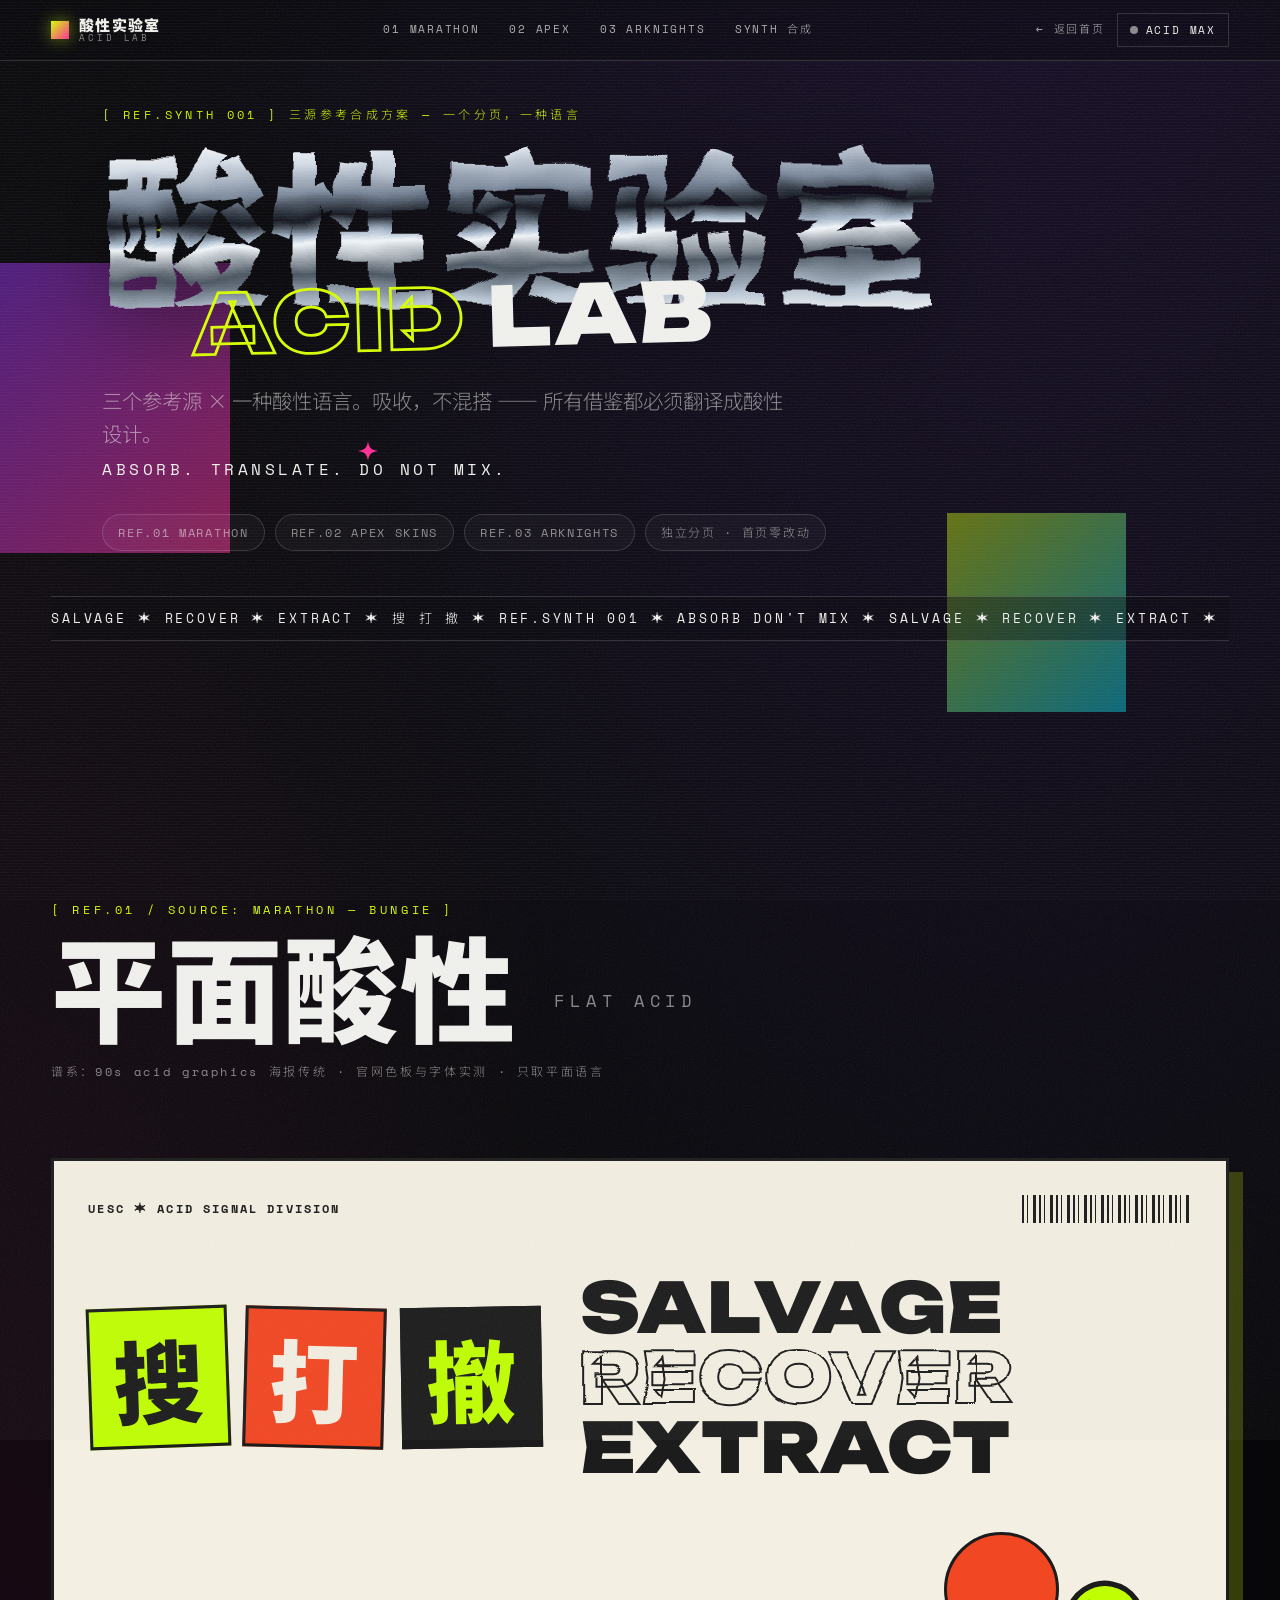
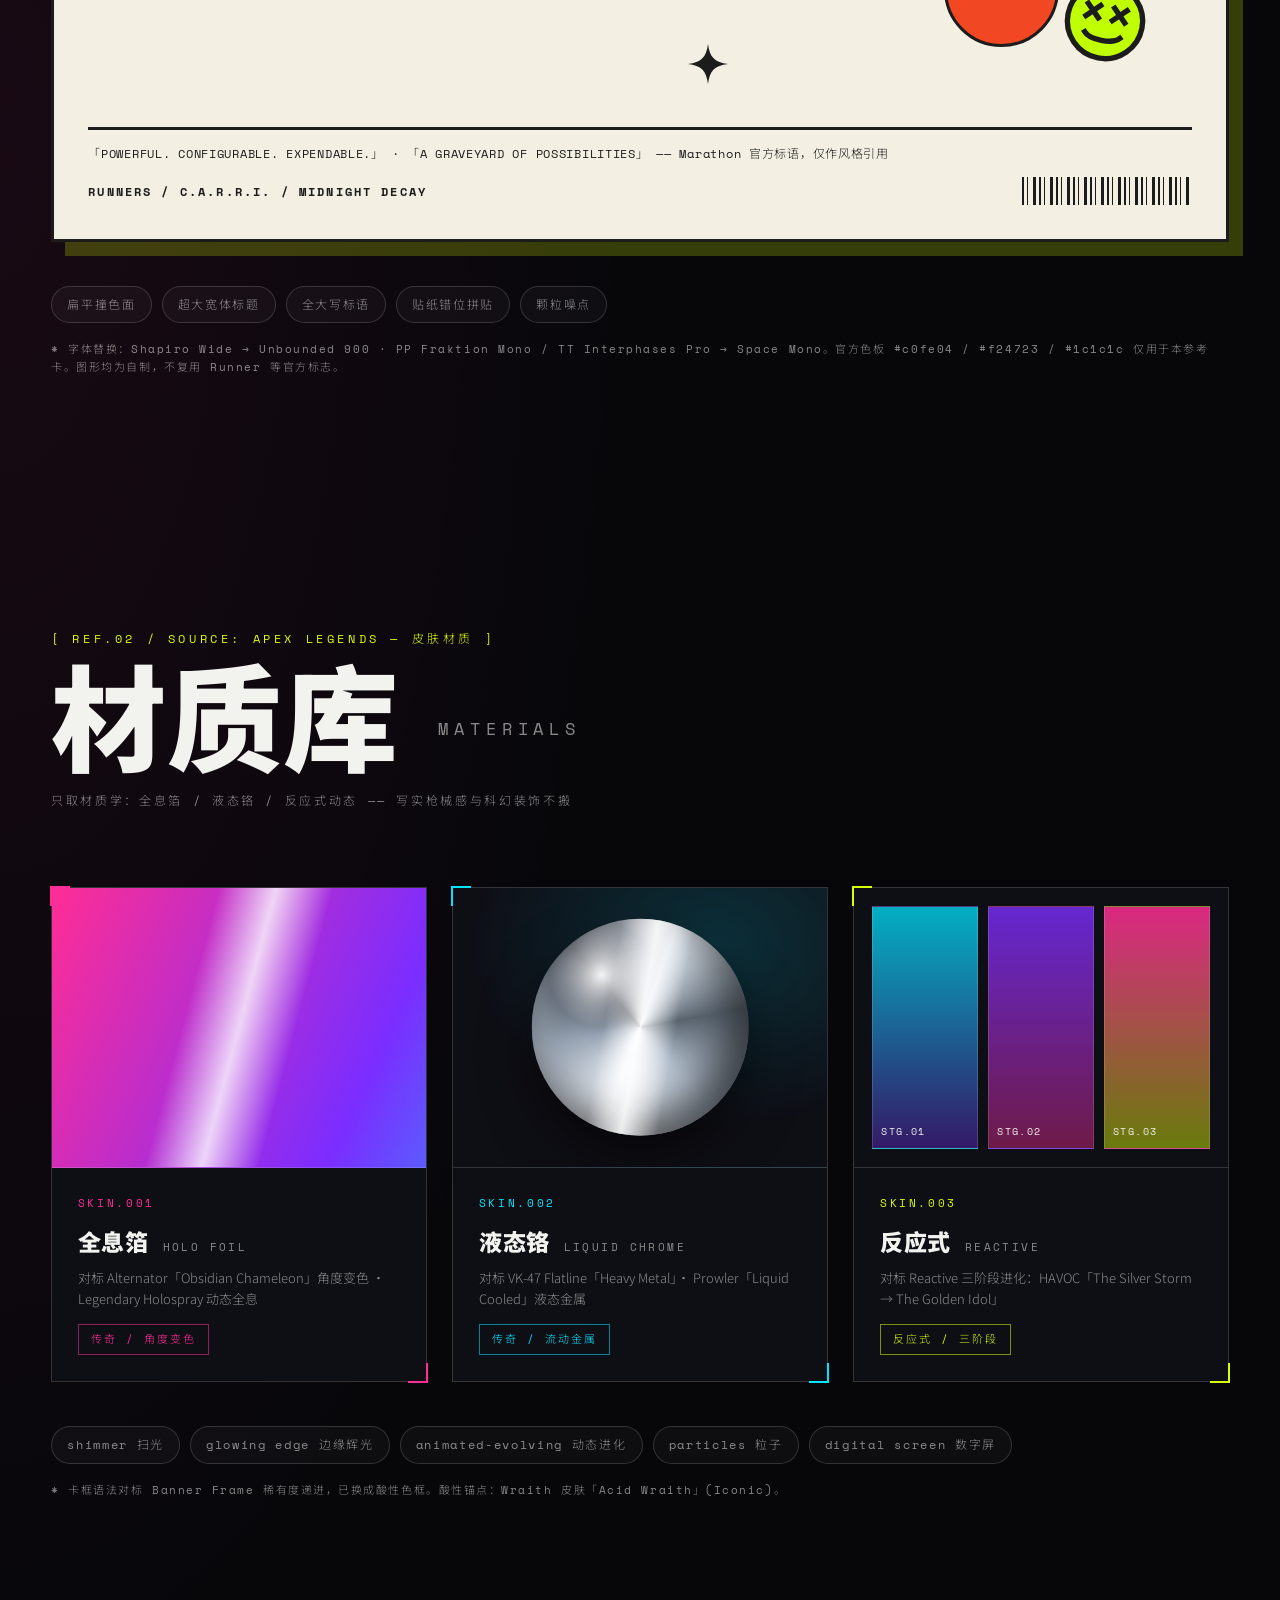
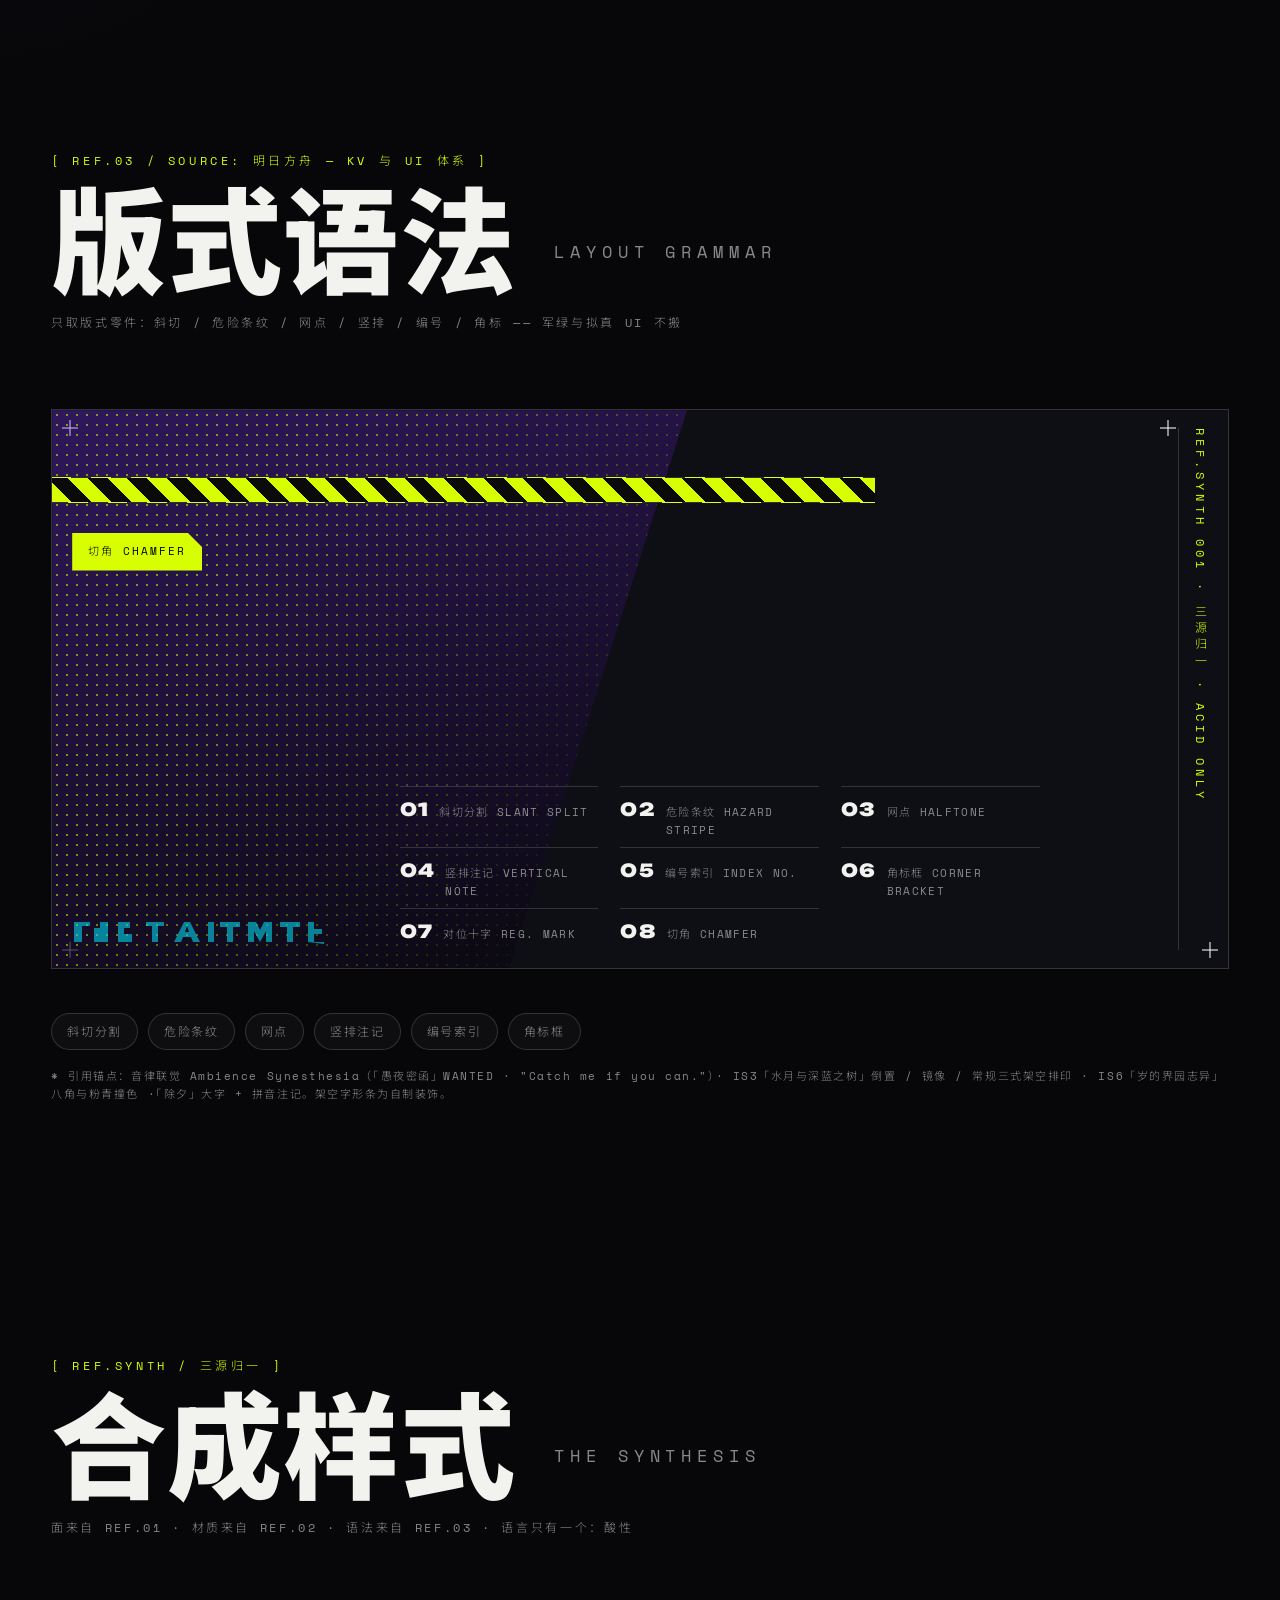
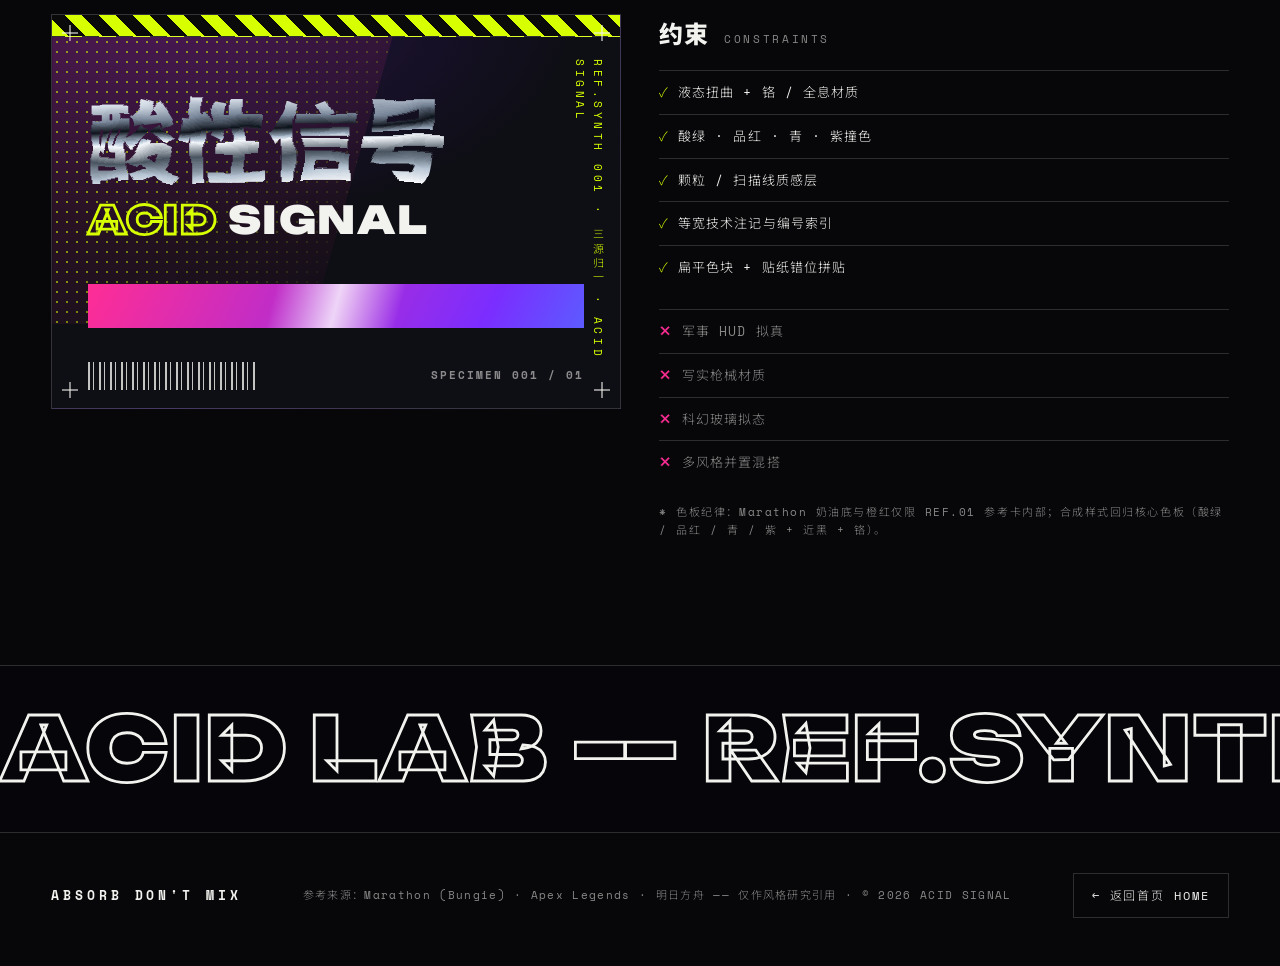
==== lab.html @ c0ab8558 "feat(lab): 三源参考合成方案独立分页 REF.SYNTH 001 - 新增 lab.html + lab.css：REF.01 Marathon 平面酸性 / REF.02 Apex 皮肤材" ====
<!DOCTYPE html>
<html lang="zh-CN">
<head>
<meta charset="UTF-8">
<meta name="viewport" content="width=device-width, initial-scale=1">
<title>ACID LAB · 三源参考合成方案 — 酸性信号</title>
<meta name="description" content="酸性实验室 REF.SYNTH 001 —— Marathon 平面、Apex 皮肤材质、明日方舟版式语法，全部翻译成一种酸性语言。独立分页，不影响首页。">
<link rel="preconnect" href="https://fonts.googleapis.com">
<link rel="preconnect" href="https://fonts.gstatic.com" crossorigin>
<link href="https://fonts.googleapis.com/css2?family=Unbounded:wght@400;700;900&family=Space+Mono:ital,wght@0,400;0,700;1,400&family=Noto+Sans+SC:wght@300;500;900&display=swap" rel="stylesheet">
<link rel="stylesheet" href="style.css">
<link rel="stylesheet" href="lab.css">
<noscript><style>[data-reveal]{opacity:1 !important;transform:none !important}</style></noscript>
<link rel="icon" href="data:image/svg+xml,%3Csvg xmlns='http://www.w3.org/2000/svg' viewBox='0 0 100 100'%3E%3Ctext y='.9em' font-size='90'%3E%E2%9C%A6%3C/text%3E%3C/svg%3E">
</head>
<body class="lab-page">

  <!-- 全局特效层（与首页一致） -->
  <div class="grain" aria-hidden="true"></div>
  <div class="scanlines" aria-hidden="true"></div>
  <div class="progress" aria-hidden="true"><i id="progressBar"></i></div>
  <div class="cursor-dot" aria-hidden="true"></div>
  <div class="cursor-blob" aria-hidden="true"></div>
  <div class="toast" id="toast" role="status" aria-live="polite"></div>

  <!-- SVG 滤镜与符号 -->
  <svg class="defs" aria-hidden="true" focusable="false">
    <defs>
      <filter id="fx-liquid" x="-15%" y="-15%" width="130%" height="130%">
        <feTurbulence id="turbA" type="fractalNoise" baseFrequency="0.012 0.026" numOctaves="2" seed="7" result="n"/>
        <feDisplacementMap id="dispA" in="SourceGraphic" in2="n" scale="14" xChannelSelector="R" yChannelSelector="G"/>
      </filter>
      <filter id="fx-soft" x="-20%" y="-20%" width="140%" height="140%">
        <feTurbulence id="turbB" type="fractalNoise" baseFrequency="0.009 0.018" numOctaves="2" seed="21" result="n"/>
        <feDisplacementMap id="dispB" in="SourceGraphic" in2="n" scale="8" xChannelSelector="R" yChannelSelector="G"/>
      </filter>
      <symbol id="sparkle" viewBox="0 0 24 24">
        <path d="M12 0c1 8 4 11 12 12-8 1-11 4-12 12-1-8-4-11-12-12C8 11 11 8 12 0Z"/>
      </symbol>
    </defs>
  </svg>

  <!-- 导航 -->
  <header class="nav lab-nav">
    <a class="brand" href="index.html">
      <span class="brand-mark" aria-hidden="true"></span>
      <span class="brand-name">酸性实验室<em>ACID LAB</em></span>
    </a>
    <nav class="nav-links" aria-label="实验页导航">
      <a href="#ref01">01 MARATHON</a>
      <a href="#ref02">02 APEX</a>
      <a href="#ref03">03 ARKNIGHTS</a>
      <a href="#synth">SYNTH 合成</a>
    </nav>
    <div class="nav-act">
      <a class="lab-back" href="index.html">← 返回首页</a>
      <button class="acid-toggle" id="acidToggle" type="button" aria-pressed="false">
        <span class="dot" aria-hidden="true"></span>ACID MAX
      </button>
    </div>
  </header>

  <main>

    <!-- HERO -->
    <section class="lab-hero" id="top">
      <div class="lab-deco" aria-hidden="true">
        <div class="blob blob-a"></div>
        <div class="blob blob-b"></div>
        <svg class="star star-1"><use href="#sparkle"/></svg>
        <svg class="star star-3"><use href="#sparkle"/></svg>
      </div>

      <div class="hero-body">
        <p class="hero-eyebrow" data-reveal>[ REF.SYNTH 001 ] 三源参考合成方案 — 一个分页，一种语言</p>
        <h1 class="hero-title" data-reveal style="--d:1">
          <span class="t-cn chrome distort">酸性实验室</span>
          <span class="t-en"><span class="outline">ACID</span> LAB</span>
        </h1>
        <p class="hero-sub" data-reveal style="--d:2">
          三个参考源 × 一种酸性语言。吸收，不混搭 —— 所有借鉴都必须翻译成酸性设计。<br>
          <span class="en" data-wave>ABSORB. TRANSLATE. DO NOT MIX.</span>
        </p>
        <ul class="hero-chips" data-reveal style="--d:3">
          <li>REF.01 MARATHON</li>
          <li>REF.02 APEX SKINS</li>
          <li>REF.03 ARKNIGHTS</li>
          <li>独立分页 · 首页零改动</li>
        </ul>
      </div>

      <div class="ticker">
        <div class="track">
          <span class="chunk">SALVAGE ✶ RECOVER ✶ EXTRACT ✶ 搜 打 撤 ✶ REF.SYNTH 001 ✶ ABSORB DON'T MIX ✶&nbsp;</span>
          <span class="chunk">SALVAGE ✶ RECOVER ✶ EXTRACT ✶ 搜 打 撤 ✶ REF.SYNTH 001 ✶ ABSORB DON'T MIX ✶&nbsp;</span>
        </div>
      </div>
    </section>

    <!-- REF.01 MARATHON -->
    <section class="lab-sec ref-mara" id="ref01">
      <header class="sec-head" data-reveal>
        <p class="sec-idx">[ REF.01 / SOURCE: MARATHON — BUNGIE ]</p>
        <h2 class="sec-title"><span class="glitch" data-text="平面酸性">平面酸性</span> <em>FLAT ACID</em></h2>
        <p class="sec-en">谱系：90s acid graphics 海报传统 · 官网色板与字体实测 · 只取平面语言</p>
      </header>

      <div class="mara-poster" data-reveal>
        <div class="mp-top">
          <span class="mp-tag">UESC ✶ ACID SIGNAL DIVISION</span>
          <span class="mp-barcode" aria-hidden="true"></span>
        </div>
        <div class="mp-body">
          <div class="mp-cn" aria-label="搜打撤">
            <span class="mp-block b-green">搜</span>
            <span class="mp-block b-red">打</span>
            <span class="mp-block b-dark">撤</span>
          </div>
          <div class="mp-en">
            <span class="mp-word w-fill">SALVAGE</span>
            <span class="mp-word w-outline distort-soft">RECOVER</span>
            <span class="mp-word w-fill">EXTRACT</span>
          </div>
          <div class="mp-shapes" aria-hidden="true">
            <span class="mp-circle"></span>
            <svg class="mp-star"><use href="#sparkle"/></svg>
            <span class="mp-sticker">
              <svg viewBox="0 0 48 48">
                <circle cx="24" cy="24" r="21"/>
                <path class="face" d="M13 16l7 7m0-7l-7 7M28 16l7 7m0-7l-7 7M14 32c3.5 4 16.5 4 20 0"/>
              </svg>
            </span>
          </div>
        </div>
        <p class="mp-quotes">「POWERFUL. CONFIGURABLE. EXPENDABLE.」 · 「A GRAVEYARD OF POSSIBILITIES」 —— Marathon 官方标语，仅作风格引用</p>
        <div class="mp-foot">
          <span class="mp-tag">RUNNERS / C.A.R.R.I. / MIDNIGHT DECAY</span>
          <span class="mp-barcode" aria-hidden="true"></span>
        </div>
      </div>

      <ul class="hero-chips" data-reveal>
        <li>扁平撞色面</li>
        <li>超大宽体标题</li>
        <li>全大写标语</li>
        <li>贴纸错位拼贴</li>
        <li>颗粒噪点</li>
      </ul>
      <p class="lineup-note" data-reveal>* 字体替换：Shapiro Wide → Unbounded 900 · PP Fraktion Mono / TT Interphases Pro → Space Mono。官方色板 #c0fe04 / #f24723 / #1c1c1c 仅用于本参考卡。图形均为自制，不复用 Runner 等官方标志。</p>
    </section>

    <!-- REF.02 APEX SKINS -->
    <section class="lab-sec ref-apex" id="ref02">
      <header class="sec-head" data-reveal>
        <p class="sec-idx">[ REF.02 / SOURCE: APEX LEGENDS — 皮肤材质 ]</p>
        <h2 class="sec-title"><span class="glitch" data-text="材质库">材质库</span> <em>MATERIALS</em></h2>
        <p class="sec-en">只取材质学：全息箔 / 液态铬 / 反应式动态 —— 写实枪械感与科幻装饰不搬</p>
      </header>

      <div class="mat-grid">
        <article class="mat-card tilt" data-reveal>
          <div class="mat-art art-holo-foil" aria-hidden="true"><i class="sheen"></i></div>
          <div class="mat-meta">
            <span class="mat-idx">SKIN.001</span>
            <h3 class="mat-name">全息箔 <em>HOLO FOIL</em></h3>
            <p class="mat-cite">对标 Alternator「Obsidian Chameleon」角度变色 · Legendary Holospray 动态全息</p>
            <span class="mat-tag">传奇 / 角度变色</span>
          </div>
        </article>

        <article class="mat-card tilt" data-reveal style="--d:1">
          <div class="mat-art art-liquid-chrome" aria-hidden="true">
            <div class="chrome-orb"><i class="shine"></i></div>
          </div>
          <div class="mat-meta">
            <span class="mat-idx">SKIN.002</span>
            <h3 class="mat-name">液态铬 <em>LIQUID CHROME</em></h3>
            <p class="mat-cite">对标 VK-47 Flatline「Heavy Metal」· Prowler「Liquid Cooled」液态金属</p>
            <span class="mat-tag">传奇 / 流动金属</span>
          </div>
        </article>

        <article class="mat-card tilt" data-reveal style="--d:2">
          <div class="mat-art art-reactive" aria-hidden="true">
            <span class="stage st-1"><i>STG.01</i></span>
            <span class="stage st-2"><i>STG.02</i></span>
            <span class="stage st-3"><i>STG.03</i></span>
            <i class="shimmer"></i>
          </div>
          <div class="mat-meta">
            <span class="mat-idx">SKIN.003</span>
            <h3 class="mat-name">反应式 <em>REACTIVE</em></h3>
            <p class="mat-cite">对标 Reactive 三阶段进化：HAVOC「The Silver Storm → The Golden Idol」</p>
            <span class="mat-tag">反应式 / 三阶段</span>
          </div>
        </article>
      </div>

      <ul class="hero-chips" data-reveal>
        <li>shimmer 扫光</li>
        <li>glowing edge 边缘辉光</li>
        <li>animated-evolving 动态进化</li>
        <li>particles 粒子</li>
        <li>digital screen 数字屏</li>
      </ul>
      <p class="lineup-note" data-reveal>* 卡框语法对标 Banner Frame 稀有度递进，已换成酸性色框。酸性锚点：Wraith 皮肤「Acid Wraith」(Iconic)。</p>
    </section>

    <!-- REF.03 ARKNIGHTS -->
    <section class="lab-sec ref-ark" id="ref03">
      <header class="sec-head" data-reveal>
        <p class="sec-idx">[ REF.03 / SOURCE: 明日方舟 — KV 与 UI 体系 ]</p>
        <h2 class="sec-title"><span class="glitch" data-text="版式语法">版式语法</span> <em>LAYOUT GRAMMAR</em></h2>
        <p class="sec-en">只取版式零件：斜切 / 危险条纹 / 网点 / 竖排 / 编号 / 角标 —— 军绿与拟真 UI 不搬</p>
      </header>

      <div class="gram-board" data-reveal>
        <span class="gb-cross c-tl" aria-hidden="true"></span>
        <span class="gb-cross c-tr" aria-hidden="true"></span>
        <span class="gb-cross c-bl" aria-hidden="true"></span>
        <span class="gb-cross c-br" aria-hidden="true"></span>
        <div class="gb-slant"><div class="gb-halftone"></div></div>
        <div class="gb-hazard" aria-hidden="true"></div>
        <p class="gb-note">REF.SYNTH 001 · 三源归一 · ACID ONLY</p>
        <div class="gb-chamfer">切角 CHAMFER</div>
        <ol class="gb-index">
          <li><span>01</span>斜切分割 SLANT SPLIT</li>
          <li><span>02</span>危险条纹 HAZARD STRIPE</li>
          <li><span>03</span>网点 HALFTONE</li>
          <li><span>04</span>竖排注记 VERTICAL NOTE</li>
          <li><span>05</span>编号索引 INDEX NO.</li>
          <li><span>06</span>角标框 CORNER BRACKET</li>
          <li><span>07</span>对位十字 REG. MARK</li>
          <li><span>08</span>切角 CHAMFER</li>
        </ol>
        <div class="gb-glyphs" aria-hidden="true">
          <svg viewBox="0 0 264 24">
            <g class="gl">
              <path d="M2 2h16v4h-8v16H2zM22 22V8h6V2h8v20zM46 2h12v6h-6v6h8v8H46z"/>
              <path d="M74 2h18v4h-6v16h-6V6h-6zM102 22L112 2h6l10 20h-7l-2-5h-8l-2 5zm11-10h4l-2-6z"/>
              <path d="M136 2h6v20h-6zM148 2h20v5h-7v15h-6V7h-7zM176 2h8l4 8 4-8h8v20h-6V11l-6 11-6-11v11h-6z"/>
              <path d="M208 2h20v5h-7v15h-6V7h-7zM236 22V2h6v7h8v5h-8v8h10v2z"/>
            </g>
          </svg>
        </div>
      </div>

      <ul class="hero-chips" data-reveal>
        <li>斜切分割</li>
        <li>危险条纹</li>
        <li>网点</li>
        <li>竖排注记</li>
        <li>编号索引</li>
        <li>角标框</li>
      </ul>
      <p class="lineup-note" data-reveal>* 引用锚点：音律联觉 Ambience Synesthesia（「愚夜密函」WANTED · "Catch me if you can."）· IS3「水月与深蓝之树」倒置 / 镜像 / 常规三式架空排印 · IS6「岁的界园志异」八角与粉青撞色 ·「除夕」大字 + 拼音注记。架空字形条为自制装饰。</p>
    </section>

    <!-- SYNTHESIS -->
    <section class="lab-sec ref-synth" id="synth">
      <header class="sec-head" data-reveal>
        <p class="sec-idx">[ REF.SYNTH / 三源归一 ]</p>
        <h2 class="sec-title"><span class="glitch" data-text="合成样式">合成样式</span> <em>THE SYNTHESIS</em></h2>
        <p class="sec-en">面来自 REF.01 · 材质来自 REF.02 · 语法来自 REF.03 · 语言只有一个：酸性</p>
      </header>

      <div class="synth-wrap">
        <div class="synth-card" data-reveal>
          <div class="sy-hazard" aria-hidden="true"></div>
          <span class="gb-cross c-tl" aria-hidden="true"></span>
          <span class="gb-cross c-tr" aria-hidden="true"></span>
          <span class="gb-cross c-bl" aria-hidden="true"></span>
          <span class="gb-cross c-br" aria-hidden="true"></span>
          <p class="sy-vnote">REF.SYNTH 001 · 三源归一 · ACID SIGNAL</p>
          <div class="sy-slash" aria-hidden="true"><div class="gb-halftone"></div></div>
          <div class="sy-main">
            <h3 class="sy-title"><span class="chrome distort">酸性信号</span></h3>
            <p class="sy-en"><span class="outline">ACID</span> SIGNAL</p>
            <div class="sy-strip" aria-hidden="true"><i class="sheen"></i></div>
          </div>
          <div class="sy-foot">
            <span class="mp-barcode" aria-hidden="true"></span>
            <span class="mp-tag">SPECIMEN 001 / 01</span>
          </div>
        </div>

        <div class="synth-rules" data-reveal style="--d:1">
          <h3 class="rules-title">约束 <em>CONSTRAINTS</em></h3>
          <ul class="rules-in">
            <li>✓ 液态扭曲 + 铬 / 全息材质</li>
            <li>✓ 酸绿 · 品红 · 青 · 紫撞色</li>
            <li>✓ 颗粒 / 扫描线质感层</li>
            <li>✓ 等宽技术注记与编号索引</li>
            <li>✓ 扁平色块 + 贴纸错位拼贴</li>
          </ul>
          <ul class="rules-out">
            <li>✕ 军事 HUD 拟真</li>
            <li>✕ 写实枪械材质</li>
            <li>✕ 科幻玻璃拟态</li>
            <li>✕ 多风格并置混搭</li>
          </ul>
          <p class="lineup-note">* 色板纪律：Marathon 奶油底与橙红仅限 REF.01 参考卡内部；合成样式回归核心色板（酸绿 / 品红 / 青 / 紫 + 近黑 + 铬）。</p>
        </div>
      </div>
    </section>

  </main>

  <!-- FOOTER -->
  <footer class="footer">
    <div class="ticker ticker-xl">
      <div class="track">
        <span class="chunk outline">ACID LAB — REF.SYNTH 001 — 吸收，不混搭 —&nbsp;</span>
        <span class="chunk outline">ACID LAB — REF.SYNTH 001 — 吸收，不混搭 —&nbsp;</span>
      </div>
    </div>
    <div class="footer-meta">
      <p class="footer-credit" data-wave>ABSORB DON'T MIX</p>
      <p class="fine">参考来源：Marathon (Bungie) · Apex Legends · 明日方舟 —— 仅作风格研究引用 · © 2026 ACID SIGNAL</p>
      <a class="to-top" href="index.html">← 返回首页 HOME</a>
    </div>
  </footer>

  <script src="main.js"></script>
</body>
</html>
---- style.css ----
/* ============================================================
   酸性信号 ACID SIGNAL — acid graphics stylesheet
   ============================================================ */

/* ---------- tokens ---------- */
:root {
  --bg: #07070a;
  --bg-2: #0e0e15;
  --ink: #f2f2ef;
  --acid: #d8ff00;
  --pink: #ff2d95;
  --cyan: #00e5ff;
  --violet: #7b2dff;
  --line: rgba(242, 242, 239, 0.16);
  --dim: rgba(242, 242, 239, 0.55);
  --pad: clamp(16px, 4vw, 52px);
  --disp: "Unbounded", "Noto Sans SC", "PingFang SC", "Microsoft YaHei", Arial, sans-serif;
  --mono: "Space Mono", "Cascadia Mono", Consolas, "Noto Sans SC", monospace;
  --cn: "Noto Sans SC", "PingFang SC", "Microsoft YaHei", "Hiragino Sans GB", sans-serif;
  --grain-op: 0.085;
  --marq-dur: 26s;
}
html.acid-max {
  --grain-op: 0.17;
  --marq-dur: 11s;
}

/* ---------- base ---------- */
* { box-sizing: border-box; margin: 0; padding: 0; }

html {
  scroll-behavior: smooth;
  scroll-padding-top: 96px;
  background: var(--bg);
}

body {
  font-family: var(--cn);
  font-weight: 300;
  color: var(--ink);
  background:
    radial-gradient(120% 60% at 80% -10%, rgba(123, 45, 255, 0.14), transparent 60%),
    radial-gradient(90% 50% at 0% 30%, rgba(255, 45, 149, 0.07), transparent 55%),
    var(--bg);
  line-height: 1.6;
  overflow-x: hidden;
  -webkit-font-smoothing: antialiased;
}

::selection { background: var(--acid); color: #050505; }
:focus-visible { outline: 2px solid var(--acid); outline-offset: 3px; }

.defs { position: absolute; width: 0; height: 0; overflow: hidden; }

img, svg { display: block; }

/* ============================================================
   全局特效层 / overlays
   ============================================================ */
.grain {
  position: fixed; inset: -60%;
  width: 220%; height: 220%;
  z-index: 900;
  pointer-events: none;
  opacity: var(--grain-op);
  background-image: url("data:image/svg+xml,%3Csvg xmlns='http://www.w3.org/2000/svg' width='320' height='320'%3E%3Cfilter id='n'%3E%3CfeTurbulence type='fractalNoise' baseFrequency='0.9' numOctaves='2' stitchTiles='stitch'/%3E%3C/filter%3E%3Crect width='320' height='320' filter='url(%23n)'/%3E%3C/svg%3E");
  animation: grain 1.1s steps(5) infinite;
}
@keyframes grain {
  0%   { transform: translate(0, 0); }
  20%  { transform: translate(-2%, 3%); }
  40%  { transform: translate(3%, -2%); }
  60%  { transform: translate(-3%, -3%); }
  80%  { transform: translate(2%, 2%); }
  100% { transform: translate(0, 0); }
}

.scanlines {
  position: fixed; inset: 0;
  z-index: 901;
  pointer-events: none;
  background: repeating-linear-gradient(0deg, rgba(255, 255, 255, 0.028) 0 1px, transparent 1px 3px);
}

.progress {
  position: fixed; top: 0; left: 0; right: 0;
  height: 2px; z-index: 950;
  pointer-events: none;
}
.progress i {
  display: block; height: 100%;
  background: linear-gradient(90deg, var(--acid), var(--pink), var(--cyan));
  transform: scaleX(0);
  transform-origin: 0 50%;
}

/* custom cursor */
.cursor-dot, .cursor-blob {
  position: fixed; top: 0; left: 0;
  z-index: 990;
  pointer-events: none;
  border-radius: 50%;
  mix-blend-mode: difference;
  opacity: 0;
}
body.cursor-on .cursor-dot, body.cursor-on .cursor-blob { opacity: 1; }
.cursor-dot { width: 6px; height: 6px; margin: -3px 0 0 -3px; background: #fff; }
.cursor-blob {
  width: 38px; height: 38px; margin: -19px 0 0 -19px;
  border: 1px solid #fff;
  transition: width 0.25s, height 0.25s, margin 0.25s, background 0.25s;
}
.cursor-blob.grow {
  width: 76px; height: 76px; margin: -38px 0 0 -38px;
  background: rgba(255, 255, 255, 0.14);
}
@media (hover: hover) and (pointer: fine) {
  body.cursor-on, body.cursor-on a, body.cursor-on button { cursor: none; }
}

/* toast */
.toast {
  position: fixed; left: 50%; bottom: 32px;
  transform: translate(-50%, 20px);
  z-index: 960;
  background: var(--bg-2);
  border: 1px solid var(--acid);
  color: var(--ink);
  font-family: var(--mono);
  font-size: 12px;
  letter-spacing: 0.12em;
  padding: 14px 22px;
  opacity: 0;
  pointer-events: none;
  transition: 0.35s;
}
.toast.show { opacity: 1; transform: translate(-50%, 0); }

/* ============================================================
   boot screen
   ============================================================ */
.boot {
  position: fixed; inset: 0;
  z-index: 1000;
  background: var(--bg);
  display: flex; flex-direction: column;
  align-items: center; justify-content: center;
  gap: 28px;
  cursor: pointer;
  transition: transform 0.7s cubic-bezier(0.7, 0, 0.2, 1), opacity 0.5s 0.2s;
}
.boot.done { transform: translateY(-101%); opacity: 0.4; pointer-events: none; }
.boot-blob {
  width: 110px; height: 110px;
  background: linear-gradient(115deg, #ff2d95, #7b2dff, #00e5ff, #d8ff00, #ff2d95);
  background-size: 340% 340%;
  animation: blob 2.6s ease-in-out infinite, holo 3.4s linear infinite;
  box-shadow: 0 0 80px rgba(123, 45, 255, 0.5);
}
.boot-text {
  font-family: var(--mono);
  font-size: 12px;
  letter-spacing: 0.34em;
  color: var(--dim);
}
.boot-dots { animation: blink 0.9s steps(2) infinite; }
@keyframes blink { 50% { opacity: 0.15; } }

/* ============================================================
   shared elements
   ============================================================ */
.chrome {
  background: linear-gradient(178deg,
    #ffffff 0%, #d5dde7 12%, #79879a 28%, #0f141c 40%,
    #a9bacd 49%, #f4f8fc 53%, #48535f 68%, #b6c4d3 84%, #ffffff 100%);
  -webkit-background-clip: text;
  background-clip: text;
  color: transparent;
  -webkit-text-fill-color: transparent;
}
.outline {
  -webkit-text-stroke: clamp(1px, 0.22vw, 3px) var(--ink);
  color: transparent;
  -webkit-text-fill-color: transparent;
}
.hl { color: var(--acid); }

.distort { filter: url(#fx-liquid); }
.distort-soft { filter: url(#fx-soft); }

/* glitch */
.glitch { position: relative; display: inline-block; }
.glitch::before, .glitch::after {
  content: attr(data-text);
  position: absolute; left: 0; top: 0;
  width: 100%;
  pointer-events: none;
  opacity: 0;
}
.glitch::before { color: var(--pink); z-index: 2; }
.glitch::after { color: var(--cyan); z-index: 1; }

.act:hover .glitch::before { opacity: 0.9; animation: gA 0.45s steps(2) infinite; }
.act:hover .glitch::after { opacity: 0.9; animation: gB 0.45s steps(2) infinite; }
.sec-title .glitch::before { animation: gAmb 7s steps(2) infinite; opacity: 0; }
.sec-title .glitch::after { animation: gAmb2 7s steps(2) infinite; opacity: 0; }

@keyframes gA {
  0%   { transform: translate(-3px, 1px);  clip-path: inset(0 0 62% 0); }
  50%  { transform: translate(3px, -2px);  clip-path: inset(55% 0 8% 0); }
  100% { transform: translate(-2px, 2px);  clip-path: inset(24% 0 42% 0); }
}
@keyframes gB {
  0%   { transform: translate(3px, -1px);  clip-path: inset(48% 0 18% 0); }
  50%  { transform: translate(-3px, 2px);  clip-path: inset(4% 0 70% 0); }
  100% { transform: translate(2px, -2px);  clip-path: inset(66% 0 2% 0); }
}
@keyframes gAmb {
  0%, 90%  { transform: translate(0, 0); opacity: 0; }
  91%      { transform: translate(-4px, 1px); clip-path: inset(8% 0 58% 0); opacity: 0.85; }
  94%      { transform: translate(4px, -2px); clip-path: inset(58% 0 6% 0); opacity: 0.85; }
  97%      { transform: translate(-2px, 0);   clip-path: inset(30% 0 34% 0); opacity: 0.85; }
  100%     { transform: translate(0, 0); opacity: 0; }
}
@keyframes gAmb2 {
  0%, 90%  { transform: translate(0, 0); opacity: 0; }
  91%      { transform: translate(4px, -1px); clip-path: inset(40% 0 30% 0); opacity: 0.8; }
  94%      { transform: translate(-4px, 2px); clip-path: inset(2% 0 66% 0); opacity: 0.8; }
  97%      { transform: translate(2px, 0);    clip-path: inset(62% 0 4% 0); opacity: 0.8; }
  100%     { transform: translate(0, 0); opacity: 0; }
}

/* ticker / marquee */
.ticker {
  overflow: hidden;
  border-top: 1px solid var(--line);
  border-bottom: 1px solid var(--line);
  background: rgba(7, 7, 10, 0.4);
  position: relative;
  z-index: 2;
}
.ticker .track {
  display: flex;
  width: max-content;
  animation: marq var(--marq-dur) linear infinite;
  will-change: transform;
}
.ticker .chunk {
  font-family: var(--mono);
  font-size: 13px;
  letter-spacing: 0.22em;
  text-transform: uppercase;
  padding: 0.85em 0;
  white-space: nowrap;
}
.ticker-rev .track { animation-direction: reverse; }
.ticker-xl .chunk {
  font-family: var(--disp);
  font-weight: 900;
  font-size: clamp(34px, 7vw, 88px);
  letter-spacing: 0.01em;
  text-transform: none;
  padding: 0.14em 0;
}
.ticker-xl .chunk.outline { -webkit-text-stroke-color: var(--ink); }
@keyframes marq { to { transform: translateX(-50%); } }

/* buttons */
.btn {
  display: inline-flex; align-items: center; gap: 0.6em;
  font-family: var(--mono);
  font-size: 13px;
  font-weight: 700;
  letter-spacing: 0.14em;
  text-transform: uppercase;
  text-decoration: none;
  padding: 1em 1.7em;
  border: 1px solid var(--ink);
  background: transparent;
  color: var(--ink);
  cursor: pointer;
  transition: transform 0.3s cubic-bezier(0.2, 0.7, 0.2, 1), background 0.35s, color 0.35s, border-color 0.35s;
}
.btn-solid { background: var(--acid); border-color: var(--acid); color: #050505; }
.btn-solid:hover { background: var(--pink); border-color: var(--pink); color: #fff; }
.btn-ghost:hover { background: var(--ink); color: #050505; }
.btn-big {
  font-family: var(--disp);
  font-size: clamp(18px, 3vw, 34px);
  letter-spacing: 0.02em;
  text-transform: none;
  padding: 0.75em 1.4em;
  background: var(--acid);
  border-color: var(--acid);
  color: #050505;
}
.btn-big:hover { background: var(--pink); border-color: var(--pink); color: #fff; }
.magnetic {
  transform: translate(var(--mx, 0px), var(--my, 0px));
}

/* section headers */
.sec-head { margin-bottom: clamp(40px, 6vw, 80px); }
.sec-idx {
  font-family: var(--mono);
  font-size: 12px;
  letter-spacing: 0.3em;
  color: var(--acid);
  margin-bottom: 16px;
}
.sec-title {
  font-family: var(--disp);
  font-weight: 900;
  font-size: clamp(44px, 9vw, 120px);
  line-height: 0.98;
  letter-spacing: 0.01em;
}
.sec-title em {
  font-family: var(--mono);
  font-style: normal;
  font-weight: 400;
  font-size: 0.15em;
  letter-spacing: 0.34em;
  color: var(--dim);
  vertical-align: middle;
  margin-left: 0.6em;
}
.sec-en {
  font-family: var(--mono);
  font-size: 12px;
  letter-spacing: 0.22em;
  color: var(--dim);
  margin-top: 14px;
}

/* reveal */
[data-reveal] {
  opacity: 0;
  transform: translateY(34px) skewY(1.5deg);
  transition: opacity 0.9s cubic-bezier(0.2, 0.7, 0.2, 1), transform 0.9s cubic-bezier(0.2, 0.7, 0.2, 1);
  transition-delay: calc(var(--d, 0) * 90ms);
}
[data-reveal].in { opacity: 1; transform: none; }

/* wave letters */
.sr-only {
  position: absolute;
  width: 1px; height: 1px;
  padding: 0; margin: -1px;
  overflow: hidden;
  clip: rect(0 0 0 0);
  white-space: nowrap;
  border: 0;
}
.w { display: inline-block; white-space: nowrap; }
.wl { display: inline-block; animation: wave 2.6s ease-in-out infinite; animation-delay: calc(var(--i) * 0.07s); }
@keyframes wave { 0%, 100% { transform: translateY(0); } 50% { transform: translateY(-0.32em); } }

/* shared blobs keyframes */
@keyframes blob {
  0%, 100% { border-radius: 58% 42% 36% 64% / 52% 48% 52% 48%; }
  25%      { border-radius: 40% 60% 62% 38% / 42% 62% 38% 58%; }
  50%      { border-radius: 64% 36% 48% 52% / 62% 38% 62% 38%; }
  75%      { border-radius: 36% 64% 40% 60% / 48% 56% 44% 52%; }
}
@keyframes float { 0%, 100% { transform: translateY(0); } 50% { transform: translateY(-16px); } }
@keyframes holo { 0% { background-position: 0% 50%; } 100% { background-position: 340% 50%; } }
@keyframes spin { to { transform: rotate(360deg); } }
@keyframes twinkle {
  0%, 100% { transform: scale(1) rotate(0deg); opacity: 0.85; }
  50%      { transform: scale(0.55) rotate(45deg); opacity: 0.3; }
}

/* ============================================================
   nav
   ============================================================ */
.nav {
  position: fixed; top: 0; left: 0; right: 0;
  z-index: 800;
  display: flex; align-items: center; justify-content: space-between;
  gap: 16px;
  padding: 13px var(--pad);
  background: rgba(7, 7, 10, 0.55);
  backdrop-filter: blur(14px) saturate(1.2);
  -webkit-backdrop-filter: blur(14px) saturate(1.2);
  border-bottom: 1px solid var(--line);
}
.brand { display: flex; align-items: center; gap: 10px; text-decoration: none; color: var(--ink); }
.brand-mark {
  width: 18px; height: 18px;
  background: linear-gradient(135deg, var(--acid), var(--pink));
  animation: blob 4s ease-in-out infinite;
  box-shadow: 0 0 16px rgba(216, 255, 0, 0.5);
}
.brand-name {
  display: flex; flex-direction: column;
  font-family: var(--cn); font-weight: 900;
  font-size: 15px; letter-spacing: 0.08em; line-height: 1.1;
}
.brand-name em {
  font-family: var(--mono); font-style: normal; font-weight: 400;
  font-size: 9px; letter-spacing: 0.32em; color: var(--dim);
}
.nav-links {
  display: flex; gap: clamp(10px, 2vw, 28px);
  overflow-x: auto; scrollbar-width: none;
}
.nav-links::-webkit-scrollbar { display: none; }
.nav-links a {
  font-family: var(--mono); font-size: 11px; letter-spacing: 0.16em;
  color: var(--ink); text-decoration: none; white-space: nowrap;
  opacity: 0.7; padding: 6px 2px;
  transition: 0.25s;
}
.nav-links a:hover { opacity: 1; color: var(--acid); }
.acid-toggle {
  display: inline-flex; align-items: center; gap: 8px;
  font-family: var(--mono); font-size: 11px; letter-spacing: 0.16em;
  color: var(--ink); background: transparent;
  border: 1px solid var(--line);
  padding: 8px 12px;
  cursor: pointer;
  white-space: nowrap;
  transition: 0.3s;
}
.acid-toggle .dot {
  width: 8px; height: 8px; border-radius: 50%;
  background: var(--dim);
  transition: 0.3s;
}
.acid-toggle:hover { border-color: var(--ink); }
.acid-toggle.on { border-color: var(--acid); color: var(--acid); }
.acid-toggle.on .dot { background: var(--acid); box-shadow: 0 0 10px var(--acid); }

/* ============================================================
   hero
   ============================================================ */
.hero {
  position: relative;
  min-height: 100vh;
  min-height: 100svh;
  display: grid;
  grid-template-columns: minmax(0, 1fr);
  grid-template-rows: auto 1fr auto;
  padding-top: 62px;
  overflow: hidden;
}
.hero-deco { position: absolute; inset: 0; z-index: 0; pointer-events: none; }

.hero-grid {
  position: absolute; left: -25%; right: -25%; bottom: 0;
  height: 42vh;
  background-image:
    repeating-linear-gradient(90deg, rgba(242, 242, 239, 0.14) 0 1px, transparent 1px 70px),
    repeating-linear-gradient(0deg, rgba(242, 242, 239, 0.14) 0 1px, transparent 1px 54px);
  transform: perspective(600px) rotateX(62deg) scale(1.5);
  transform-origin: 50% 100%;
  -webkit-mask-image: linear-gradient(to top, #000 5%, transparent 85%);
  mask-image: linear-gradient(to top, #000 5%, transparent 85%);
  animation: gridmove 3.5s linear infinite;
  opacity: 0.55;
}
@keyframes gridmove { to { background-position: 70px 54px, 70px 54px; } }

.orb {
  position: absolute; top: 14%; right: 5%;
  width: clamp(160px, 24vw, 400px);
  aspect-ratio: 1;
  border-radius: 50%;
  overflow: hidden;
  background:
    radial-gradient(circle at 32% 26%, rgba(255, 255, 255, 0.95), rgba(255, 255, 255, 0) 26%),
    radial-gradient(circle at 70% 78%, rgba(0, 229, 255, 0.35), transparent 45%),
    conic-gradient(from 210deg, #f2f6fa, #97a3b3, #2a323f, #dfe7f0, #59646f, #b3bfcd, #8f9caa, #f2f6fa);
  box-shadow:
    inset -26px -34px 70px rgba(0, 0, 0, 0.6),
    inset 18px 22px 50px rgba(255, 255, 255, 0.22),
    0 40px 90px rgba(0, 0, 0, 0.55);
  animation: float 9s ease-in-out infinite;
}
.orb::after {
  content: "";
  position: absolute; inset: 0;
  border-radius: 50%;
  background: linear-gradient(115deg, transparent 40%, rgba(255, 255, 255, 0.75) 50%, transparent 60%);
  background-size: 250% 250%;
  mix-blend-mode: screen;
  animation: shine 5.5s ease-in-out infinite;
}
@keyframes shine { 0%, 100% { background-position: 130% 0; } 50% { background-position: -30% 0; } }

.blob { position: absolute; animation: blob 8s ease-in-out infinite, float 11s ease-in-out infinite; }
.blob-a {
  width: clamp(180px, 26vw, 380px);
  aspect-ratio: 1.15;
  left: -8%; top: 34%;
  background: linear-gradient(135deg, var(--violet), var(--pink));
  opacity: 0.5;
}
.blob-b {
  width: clamp(120px, 14vw, 220px);
  aspect-ratio: 0.9;
  right: 12%; bottom: 8%;
  background: linear-gradient(135deg, var(--acid), var(--cyan));
  opacity: 0.42;
}

.star { position: absolute; fill: var(--ink); animation: twinkle 3.2s ease-in-out infinite; }
.star-1 { width: 26px; top: 20%; left: 12%; fill: var(--acid); }
.star-2 { width: 16px; top: 32%; right: 24%; animation-delay: 1s; }
.star-3 { width: 20px; bottom: 32%; left: 28%; fill: var(--pink); animation-delay: 2s; }

.sticker {
  position: absolute;
  width: clamp(110px, 13vw, 170px);
  height: auto;
  right: clamp(8px, 5vw, 80px);
  bottom: clamp(130px, 24vh, 250px);
  animation: spin 18s linear infinite;
}
.sticker-text {
  font-family: var(--mono);
  font-size: 13.5px;
  letter-spacing: 2.4px;
  fill: var(--acid);
}
.sticker-ring { fill: none; stroke: var(--line); stroke-width: 1; }
.sticker-core { font-family: var(--cn); font-size: 32px; font-weight: 900; fill: var(--ink); }

.hero-body {
  position: relative; z-index: 1;
  padding: clamp(28px, 6vh, 72px) var(--pad);
  display: flex; flex-direction: column; justify-content: center;
}
.hero-eyebrow {
  font-family: var(--mono); font-size: 12px;
  letter-spacing: 0.28em; color: var(--acid);
  margin-bottom: clamp(18px, 3vh, 34px);
}
.hero-title { line-height: 0.9; }
.t-cn {
  display: block;
  font-family: var(--cn);
  font-weight: 900;
  font-size: clamp(76px, 17vw, 230px);
  letter-spacing: 0.01em;
  transform: scaleY(1.06);
  filter: url(#fx-liquid) drop-shadow(0 12px 44px rgba(0, 0, 0, 0.6));
  animation: melt 7s ease-in-out infinite;
}
@keyframes melt {
  0%, 100% { transform: translateY(0) skewX(0deg) scaleY(1.06); }
  50%      { transform: translateY(-7px) skewX(-1.4deg) scaleY(1.09); }
}
.t-en {
  display: block;
  font-family: var(--disp);
  font-weight: 900;
  font-size: clamp(26px, 6.4vw, 90px);
  letter-spacing: 0.03em;
  margin-top: -0.32em;
  margin-left: clamp(0px, 7vw, 130px);
  transform: rotate(-1.5deg);
  color: var(--ink);
}
.t-en .outline { -webkit-text-stroke-color: var(--acid); }

.hero-sub {
  margin-top: clamp(22px, 4vh, 40px);
  font-size: clamp(16px, 1.6vw, 21px);
  font-weight: 300;
  color: var(--dim);
  max-width: min(34em, 100%);
}
.hero-sub .en {
  font-family: var(--mono);
  font-size: 0.78em;
  letter-spacing: 0.22em;
  color: var(--ink);
}

.hero-chips {
  display: flex; flex-wrap: wrap; gap: 10px;
  list-style: none;
  margin-top: clamp(20px, 3.5vh, 34px);
}
.hero-chips li {
  font-family: var(--mono); font-size: 12px;
  letter-spacing: 0.14em;
  color: var(--dim);
  border: 1px solid var(--line);
  border-radius: 999px;
  padding: 8px 15px;
  background: rgba(255, 255, 255, 0.03);
}

.hero-cta { display: flex; flex-wrap: wrap; gap: 14px; margin-top: clamp(24px, 4vh, 42px); }

.hero-bottom { position: relative; z-index: 1; }
.scroll-hint {
  display: block;
  font-family: var(--mono); font-size: 11px;
  letter-spacing: 0.26em; color: var(--dim);
  padding: 0 var(--pad) 14px;
}

/* ============================================================
   sections shared layout
   ============================================================ */
main section {
  position: relative;
  padding: clamp(96px, 14vh, 180px) var(--pad);
}
.sec-head, .manifesto-lead, .principles, .acts, .lineup-note,
.spec-grid, .tiers, .access-cta, .access-note {
  max-width: 1440px;
  margin-inline: auto;
}

/* ---------- manifesto ---------- */
.manifesto {
  background: linear-gradient(180deg, transparent, rgba(123, 45, 255, 0.06) 40%, transparent);
}
.manifesto-lead {
  font-family: var(--cn);
  font-weight: 500;
  font-size: clamp(24px, 4.2vw, 54px);
  line-height: 1.35;
  max-width: 21em;
}
.principles {
  list-style: none;
  display: grid;
  grid-template-columns: repeat(auto-fit, minmax(220px, 1fr));
  gap: clamp(24px, 3vw, 44px);
  margin-top: clamp(48px, 7vw, 96px);
}
.principles li {
  border-top: 1px solid var(--line);
  padding-top: 22px;
}
.pr-idx {
  display: block;
  font-family: var(--disp);
  font-weight: 900;
  font-size: clamp(44px, 5vw, 68px);
  line-height: 1;
  -webkit-text-stroke: 1.5px var(--ink);
  color: transparent;
  -webkit-text-fill-color: transparent;
  margin-bottom: 16px;
}
.pr-name {
  font-family: var(--cn);
  font-weight: 900;
  font-size: 22px;
  letter-spacing: 0.04em;
  margin-bottom: 10px;
}
.pr-name em {
  font-family: var(--mono); font-style: normal; font-weight: 400;
  font-size: 11px; letter-spacing: 0.24em; color: var(--acid);
  margin-left: 8px;
}
.pr-copy { font-size: 14px; color: var(--dim); }

/* ---------- lineup ---------- */
.lineup {
  background: linear-gradient(180deg, transparent, rgba(255, 45, 149, 0.05) 45%, transparent);
}
.acts { border-bottom: 1px solid var(--line); }
.act {
  display: grid;
  grid-template-columns: 110px 1fr auto;
  align-items: baseline;
  gap: 24px;
  padding: clamp(18px, 2.4vw, 30px) 10px;
  border-top: 1px solid var(--line);
  text-decoration: none;
  color: var(--ink);
  transition: background 0.3s, color 0.3s, transform 0.3s;
}
.act-time {
  font-family: var(--mono); font-size: 14px;
  letter-spacing: 0.12em; color: var(--dim);
  transition: color 0.3s;
}
.act-name {
  font-family: var(--disp);
  font-weight: 900;
  font-size: clamp(28px, 5.2vw, 70px);
  line-height: 1;
  letter-spacing: 0.01em;
}
.act-meta {
  font-family: var(--mono); font-size: 12px;
  letter-spacing: 0.18em; color: var(--dim);
  transition: color 0.3s;
}
.act:hover {
  background: var(--acid);
  color: #050505;
  transform: translateX(10px);
}
.act:hover .act-time, .act:hover .act-meta { color: rgba(5, 5, 5, 0.65); }
.lineup-note {
  font-family: var(--mono); font-size: 11px;
  letter-spacing: 0.14em; color: var(--dim);
  margin-top: 22px;
}

/* ---------- specimens ---------- */
.spec-grid {
  display: grid;
  grid-template-columns: repeat(auto-fit, minmax(min(100%, 300px), 1fr));
  gap: clamp(16px, 2vw, 28px);
}
.spec {
  position: relative;
  border: 1px solid var(--line);
  border-radius: 30px 6px 30px 6px;
  background: var(--bg-2);
  overflow: hidden;
  transition: transform 0.2s ease-out, border-color 0.3s;
}
.spec:hover { border-color: rgba(242, 242, 239, 0.4); }
.spec::after {
  content: "";
  position: absolute; inset: 0;
  border-radius: inherit;
  background: radial-gradient(260px circle at var(--mx, 50%) var(--my, 50%), rgba(255, 255, 255, 0.14), transparent 60%);
  opacity: 0;
  transition: opacity 0.3s;
  pointer-events: none;
}
.spec:hover::after { opacity: 1; }

.spec-art {
  position: relative;
  aspect-ratio: 4 / 3;
  overflow: hidden;
  border-bottom: 1px solid var(--line);
}
.art-liquid { background: radial-gradient(120% 120% at 20% 10%, rgba(123, 45, 255, 0.28), transparent 60%), var(--bg-2); }
.art-chrome { background: radial-gradient(120% 120% at 80% 20%, rgba(0, 229, 255, 0.2), transparent 55%), var(--bg-2); }
.art-holo   { background: radial-gradient(120% 120% at 50% 100%, rgba(255, 45, 149, 0.22), transparent 60%), var(--bg-2); }
.art-glitch { background: radial-gradient(120% 120% at 50% 0%, rgba(216, 255, 0, 0.15), transparent 55%), var(--bg-2); }

.liquid-blob {
  position: absolute; left: 50%; top: 50%;
  width: 56%; aspect-ratio: 1.05;
  transform: translate(-50%, -50%);
  background: linear-gradient(140deg, var(--cyan), var(--violet), var(--pink));
  background-size: 250% 250%;
  animation: blob 7s ease-in-out infinite, holo 9s linear infinite;
  filter: url(#fx-soft);
}
.chrome-orb {
  position: absolute; left: 50%; top: 50%;
  width: 52%; aspect-ratio: 1;
  transform: translate(-50%, -50%);
  border-radius: 50%;
  overflow: hidden;
  background:
    radial-gradient(circle at 32% 26%, rgba(255, 255, 255, 0.95), rgba(255, 255, 255, 0) 24%),
    conic-gradient(from 200deg, #f2f6fa, #97a3b3, #232a35, #dfe7f0, #59646f, #b3bfcd, #f2f6fa);
  box-shadow: inset -14px -18px 40px rgba(0, 0, 0, 0.6), inset 10px 12px 26px rgba(255, 255, 255, 0.2), 0 24px 50px rgba(0, 0, 0, 0.5);
}
.chrome-orb .shine {
  position: absolute; inset: -40%;
  background: linear-gradient(100deg, transparent 42%, rgba(255, 255, 255, 0.85) 50%, transparent 58%);
  mix-blend-mode: screen;
  animation: shine2 4.5s ease-in-out infinite;
}
@keyframes shine2 {
  0%, 100% { transform: translateX(-45%) rotate(8deg); }
  50%      { transform: translateX(45%) rotate(8deg); }
}
.holo-panel {
  position: absolute; inset: 16%;
  border-radius: 38% 62% 55% 45% / 48% 42% 58% 52%;
  background: linear-gradient(115deg, #ff2d95, #7b2dff, #00e5ff, #d8ff00, #ff2d95);
  background-size: 340% 340%;
  animation: holo 7s linear infinite, blob 9s ease-in-out infinite;
  box-shadow: 0 20px 60px rgba(123, 45, 255, 0.35);
}
.holo-panel::after {
  content: "";
  position: absolute; inset: 0;
  border-radius: inherit;
  background: repeating-linear-gradient(0deg, rgba(0, 0, 0, 0.22) 0 2px, transparent 2px 5px);
  mix-blend-mode: overlay;
}
.art-glitch::before {
  content: "";
  position: absolute; left: 0; right: 0; top: 34%;
  height: 12%;
  background: rgba(242, 242, 239, 0.9);
  mix-blend-mode: overlay;
  animation: slice 2.4s steps(4) infinite;
}
@keyframes slice {
  0%, 100% { transform: translateX(-7%); }
  33%      { transform: translateX(9%); }
  66%      { transform: translateX(-3%); }
}
.glitch-stack {
  position: absolute; left: 50%; top: 50%;
  transform: translate(-50%, -50%);
  font-family: var(--cn); font-weight: 900;
  font-size: clamp(22px, 2.6vw, 34px);
  letter-spacing: 0.1em;
  white-space: nowrap;
}
.gs { display: block; }
.gs-r, .gs-c { position: absolute; left: 0; top: 0; }
.gs-r { color: var(--pink); animation: gsR 2.2s steps(3) infinite; }
.gs-c { color: var(--cyan); animation: gsC 2.2s steps(3) infinite; }
@keyframes gsR {
  0%, 100% { transform: translate(-3px, 1px); }
  33%      { transform: translate(3px, -2px); }
  66%      { transform: translate(-2px, -1px); }
}
@keyframes gsC {
  0%, 100% { transform: translate(3px, -1px); }
  33%      { transform: translate(-3px, 2px); }
  66%      { transform: translate(2px, 1px); }
}

.spec-meta { padding: 22px clamp(18px, 2vw, 28px) 28px; }
.spec-idx {
  font-family: var(--mono); font-size: 11px;
  letter-spacing: 0.24em; color: var(--acid);
}
.spec-name {
  font-family: var(--cn); font-weight: 900;
  font-size: 24px; letter-spacing: 0.03em;
  margin: 10px 0 8px;
}
.spec-name em {
  font-family: var(--mono); font-style: normal; font-weight: 400;
  font-size: 11px; letter-spacing: 0.24em; color: var(--dim);
  margin-left: 8px;
}
.spec-copy { font-size: 14px; color: var(--dim); }

/* ---------- access ---------- */
.access {
  background: linear-gradient(180deg, transparent, rgba(216, 255, 0, 0.05) 45%, transparent);
}
.tiers {
  display: grid;
  grid-template-columns: repeat(auto-fit, minmax(min(100%, 260px), 1fr));
  gap: clamp(16px, 2vw, 28px);
}
.tier {
  position: relative;
  display: flex; flex-direction: column;
  gap: 18px;
  border: 1px solid var(--line);
  padding: clamp(24px, 3vw, 36px);
  background: rgba(14, 14, 21, 0.6);
  transition: transform 0.3s, border-color 0.3s;
}
.tier:hover { transform: translateY(-6px); border-color: var(--acid); }
.tier-hot {
  border-color: var(--acid);
  background: linear-gradient(180deg, rgba(216, 255, 0, 0.08), rgba(14, 14, 21, 0.6) 55%);
}
.tier-flag {
  position: absolute; top: -11px; right: 16px;
  background: var(--pink); color: #fff;
  font-family: var(--mono); font-size: 11px; font-weight: 700;
  letter-spacing: 0.2em;
  padding: 4px 10px;
  transform: rotate(3deg);
}
.tier-name {
  font-family: var(--cn); font-weight: 900;
  font-size: 20px; letter-spacing: 0.04em;
}
.tier-name em {
  display: block;
  font-family: var(--mono); font-style: normal; font-weight: 400;
  font-size: 11px; letter-spacing: 0.24em; color: var(--dim);
  margin-top: 6px;
}
.tier-price {
  font-family: var(--disp); font-weight: 900;
  font-size: clamp(44px, 6vw, 68px);
  line-height: 1;
}
.tier-price .cur { font-size: 0.42em; vertical-align: top; margin-right: 4px; color: var(--dim); }
.tier-list { list-style: none; }
.tier-list li {
  font-family: var(--mono); font-size: 12px;
  letter-spacing: 0.1em; color: var(--dim);
  border-top: 1px dashed var(--line);
  padding: 10px 0;
}
.tier .btn { margin-top: auto; justify-content: center; }

.access-cta { text-align: center; margin-top: clamp(48px, 7vw, 88px); }
.access-note {
  font-family: var(--mono); font-size: 11px;
  letter-spacing: 0.12em; color: var(--dim);
  text-align: center;
  margin-top: 28px;
}

/* ============================================================
   footer
   ============================================================ */
.footer { border-top: 1px solid var(--line); }
.footer .ticker { border-top: none; }
.footer-meta {
  display: flex; flex-wrap: wrap; align-items: center; justify-content: space-between;
  gap: 18px;
  padding: 40px var(--pad) 48px;
  max-width: 1440px;
  margin-inline: auto;
}
.footer-credit {
  font-family: var(--mono); font-weight: 700;
  font-size: 13px; letter-spacing: 0.3em;
}
.fine {
  font-family: var(--mono); font-size: 11px;
  letter-spacing: 0.12em; color: var(--dim);
}
.to-top {
  font-family: var(--mono); font-size: 12px;
  letter-spacing: 0.16em;
  color: var(--ink); text-decoration: none;
  border: 1px solid var(--line);
  padding: 12px 18px;
  transition: 0.3s;
}
.to-top:hover { background: var(--ink); color: var(--bg); }

/* ============================================================
   acid max 模式增强
   ============================================================ */
html.acid-max .blob { animation-duration: 4s, 6s; }
html.acid-max .holo-panel { animation-duration: 3s, 5s; }
html.acid-max .boot-blob { animation-duration: 1.4s, 1.8s; }
html.acid-max .orb { box-shadow: inset -26px -34px 70px rgba(0, 0, 0, 0.6), inset 18px 22px 50px rgba(255, 255, 255, 0.22), 0 0 130px rgba(0, 229, 255, 0.35); }
html.acid-max .gs-r, html.acid-max .gs-c { animation-duration: 1s; }
html.acid-max .glitch-stack { animation: shake 0.18s steps(2) infinite; }
@keyframes shake {
  0%, 100% { transform: translate(-50%, -50%); }
  50%      { transform: translate(calc(-50% + 2px), calc(-50% - 1px)); }
}

/* ============================================================
   responsive & motion preferences
   ============================================================ */
@media (max-width: 720px) {
  html { scroll-padding-top: 124px; }
  .nav { flex-wrap: wrap; row-gap: 4px; }
  .nav-links { order: 3; width: 100%; padding-bottom: 2px; }
  .nav-links a { font-size: 10px; letter-spacing: 0.1em; padding: 4px 2px; }
  .sticker { display: none; }
  .act { grid-template-columns: 64px 1fr; gap: 14px; }
  .act-meta { grid-column: 2; }
  .act:hover { transform: translateX(4px); }
  .t-en { margin-left: 0; }
  .footer-meta { flex-direction: column; align-items: flex-start; }
}

@media (prefers-reduced-motion: reduce) {
  *, *::before, *::after {
    animation: none !important;
    transition: none !important;
  }
  html { scroll-behavior: auto; }
  [data-reveal] { opacity: 1 !important; transform: none !important; }
  .distort, .distort-soft, .t-cn, .liquid-blob { filter: none !important; }
}
---- lab.css ----
/* ============================================================
   ACID LAB — 三源参考合成方案（独立分页样式）
   复用 style.css 的 tokens / 组件，只新增实验页专属构成
   ============================================================ */

/* ---------- 实验页导航小改 ---------- */
.lab-nav .nav-act { display: flex; align-items: center; gap: 12px; }
.lab-back {
  font-family: var(--mono);
  font-size: 11px;
  letter-spacing: 0.16em;
  color: var(--ink);
  text-decoration: none;
  opacity: 0.75;
  white-space: nowrap;
  transition: 0.25s;
}
.lab-back:hover { opacity: 1; color: var(--acid); }

/* ---------- hero ---------- */
.lab-hero {
  position: relative;
  min-height: 86vh;
  display: flex;
  flex-direction: column;
  justify-content: center;
  gap: clamp(28px, 5vh, 56px);
  padding-top: calc(62px + 4vh);
  overflow: hidden;
}
.lab-hero .hero-body { padding-block: 0; }
.lab-hero .t-cn { font-size: clamp(52px, 13vw, 186px); }
.lab-deco { position: absolute; inset: 0; z-index: 0; pointer-events: none; }
.lab-hero .ticker { position: relative; z-index: 2; }

/* ---------- section 容器宽度 ---------- */
.mara-poster, .mat-grid, .gram-board, .synth-wrap, .ref-mara .hero-chips,
.ref-apex .hero-chips, .ref-ark .hero-chips, .ref-mara .lineup-note,
.ref-apex .lineup-note, .ref-ark .lineup-note, .ref-synth .lineup-note {
  max-width: 1440px;
  margin-inline: auto;
}
.lab-sec .hero-chips { margin-top: clamp(28px, 4vw, 44px); }
.lab-sec .lineup-note { margin-top: 18px; }

/* ============================================================
   REF.01 MARATHON — 平面酸性海报卡（参考色板仅限此卡）
   ============================================================ */
.ref-mara {
  --cream: #f3efe2;
  --mara-ink: #1c1c1c;
  --mara-green: #c0fe04;
  --mara-red: #f24723;
}
.mara-poster {
  background: var(--cream);
  color: var(--mara-ink);
  border: 3px solid var(--mara-ink);
  padding: clamp(18px, 3vw, 34px);
  transform: rotate(-0.5deg);
  box-shadow: 14px 14px 0 rgba(216, 255, 0, 0.22);
}
.mp-top, .mp-foot {
  display: flex; align-items: center; justify-content: space-between;
  gap: 18px;
}
.mp-tag {
  font-family: var(--mono);
  font-size: 12px;
  font-weight: 700;
  letter-spacing: 0.18em;
}
.mp-barcode {
  width: clamp(90px, 14vw, 170px);
  height: 28px;
  flex: none;
  background: repeating-linear-gradient(90deg,
    var(--mara-ink) 0 2px, transparent 2px 5px,
    var(--mara-ink) 5px 6px, transparent 6px 11px,
    var(--mara-ink) 11px 14px, transparent 14px 17px);
}
.mp-body {
  display: flex;
  flex-wrap: wrap;
  align-items: center;
  gap: clamp(18px, 3vw, 44px);
  padding: clamp(26px, 4vw, 52px) 0;
}
.mp-cn { display: flex; gap: clamp(8px, 1.2vw, 16px); }
.mp-block {
  display: grid;
  place-items: center;
  width: clamp(84px, 11vw, 150px);
  aspect-ratio: 1;
  font-family: var(--cn);
  font-weight: 900;
  font-size: clamp(52px, 7vw, 96px);
  line-height: 1;
  border: 3px solid var(--mara-ink);
}
.b-green { background: var(--mara-green); transform: rotate(-2deg); }
.b-red { background: var(--mara-red); color: var(--cream); transform: rotate(1.5deg); }
.b-dark { background: var(--mara-ink); color: var(--mara-green); transform: rotate(-1deg); }

.mp-en { display: flex; flex-direction: column; gap: 2px; }
.mp-word {
  font-family: var(--disp);
  font-weight: 900;
  font-size: clamp(34px, 5.4vw, 74px);
  line-height: 0.98;
  letter-spacing: 0.01em;
}
.w-fill { color: var(--mara-ink); }
.w-outline {
  -webkit-text-stroke: 2px var(--mara-ink);
  color: transparent;
  -webkit-text-fill-color: transparent;
}
.mp-shapes {
  position: relative;
  flex: 1;
  min-width: 150px;
  align-self: stretch;
  min-height: 150px;
}
.mp-circle {
  position: absolute; right: 12%; top: 8%;
  width: clamp(70px, 9vw, 120px);
  aspect-ratio: 1;
  background: var(--mara-red);
  border: 3px solid var(--mara-ink);
  border-radius: 50%;
}
.mp-star {
  position: absolute; right: 42%; top: 46%;
  width: 40px;
  fill: var(--mara-ink);
}
.mp-sticker {
  position: absolute; right: 4%; bottom: 4%;
  width: clamp(58px, 7vw, 86px);
  transform: rotate(11deg);
}
.mp-sticker svg { width: 100%; height: auto; }
.mp-sticker circle { fill: var(--mara-green); stroke: var(--mara-ink); stroke-width: 3; }
.mp-sticker .face { fill: none; stroke: var(--mara-ink); stroke-width: 3; stroke-linecap: square; }
.mp-quotes {
  font-family: var(--mono);
  font-size: 12px;
  letter-spacing: 0.06em;
  border-top: 3px solid var(--mara-ink);
  padding-top: 14px;
  margin-top: 6px;
}
.mp-foot { margin-top: 14px; }

/* ============================================================
   REF.02 APEX — 材质卡（皮肤卡语法 × 酸性色框）
   ============================================================ */
.mat-grid {
  display: grid;
  grid-template-columns: repeat(auto-fit, minmax(min(100%, 300px), 1fr));
  gap: clamp(16px, 2vw, 28px);
}
.mat-card {
  --glow: var(--acid);
  position: relative;
  border: 1px solid var(--line);
  background: var(--bg-2);
  transition: transform 0.2s ease-out, border-color 0.3s, box-shadow 0.3s;
  box-shadow: 0 0 0 transparent;
}
.mat-card:nth-child(1) { --glow: var(--pink); }
.mat-card:nth-child(2) { --glow: var(--cyan); }
.mat-card:nth-child(3) { --glow: var(--acid); }
.mat-card:hover {
  border-color: var(--glow);
  box-shadow: 0 0 36px color-mix(in srgb, var(--glow) 30%, transparent);
}
/* 角标框 */
.mat-card::before, .mat-card::after {
  content: "";
  position: absolute;
  width: 18px; height: 18px;
  border: 2px solid var(--glow);
  pointer-events: none;
}
.mat-card::before { top: -2px; left: -2px; border-right: 0; border-bottom: 0; }
.mat-card::after { bottom: -2px; right: -2px; border-left: 0; border-top: 0; }

.mat-art {
  position: relative;
  aspect-ratio: 4 / 3;
  overflow: hidden;
  border-bottom: 1px solid var(--line);
}
.mat-meta { padding: 20px clamp(18px, 2vw, 26px) 26px; }
.mat-idx {
  font-family: var(--mono);
  font-size: 11px;
  letter-spacing: 0.24em;
  color: var(--glow);
}
.mat-name {
  font-family: var(--cn);
  font-weight: 900;
  font-size: 23px;
  letter-spacing: 0.03em;
  margin: 10px 0 8px;
}
.mat-name em {
  font-family: var(--mono);
  font-style: normal; font-weight: 400;
  font-size: 11px;
  letter-spacing: 0.22em;
  color: var(--dim);
  margin-left: 8px;
}
.mat-cite { font-size: 13px; color: var(--dim); min-height: 3.2em; }
.mat-tag {
  display: inline-block;
  margin-top: 14px;
  font-family: var(--mono);
  font-size: 11px;
  letter-spacing: 0.18em;
  color: var(--glow);
  border: 1px solid color-mix(in srgb, var(--glow) 55%, transparent);
  padding: 6px 12px;
}

/* 材质 1：全息箔 */
.art-holo-foil {
  background: linear-gradient(115deg, #ff2d95, #7b2dff, #00e5ff, #d8ff00, #ff2d95);
  background-size: 320% 320%;
  animation: holo 6s linear infinite, angleshift 5s ease-in-out infinite;
}
@keyframes angleshift { 0%, 100% { filter: hue-rotate(0deg); } 50% { filter: hue-rotate(42deg); } }
.sheen {
  position: absolute; inset: -30%;
  background: linear-gradient(105deg, transparent 42%, rgba(255, 255, 255, 0.8) 50%, transparent 58%);
  mix-blend-mode: screen;
  animation: sheenpass 4.2s ease-in-out infinite;
}
@keyframes sheenpass {
  0%, 100% { transform: translateX(-42%) rotate(6deg); }
  50%      { transform: translateX(42%) rotate(6deg); }
}

/* 材质 2：液态铬（复用首页 chrome-orb，加液态轮廓） */
.art-liquid-chrome { background: radial-gradient(120% 120% at 70% 20%, rgba(0, 229, 255, 0.16), transparent 55%), var(--bg-2); }
.art-liquid-chrome .chrome-orb {
  width: 58%;
  animation: blob 8s ease-in-out infinite;
}

/* 材质 3：反应式三阶段 */
.art-reactive { display: flex; gap: 10px; padding: 18px; }
.stage {
  position: relative;
  flex: 1;
  border: 1px solid var(--line);
  overflow: hidden;
}
.stage i {
  position: absolute; left: 8px; bottom: 8px;
  font-family: var(--mono);
  font-style: normal;
  font-size: 10px;
  letter-spacing: 0.14em;
  color: var(--ink);
}
.st-1 { background: linear-gradient(180deg, rgba(0, 229, 255, 0.75), rgba(123, 45, 255, 0.35)); animation: stagepulse 3s ease-in-out infinite; }
.st-2 { background: linear-gradient(180deg, rgba(123, 45, 255, 0.8), rgba(255, 45, 149, 0.4)); animation: stagepulse 3s ease-in-out 0.5s infinite; }
.st-3 { background: linear-gradient(180deg, rgba(255, 45, 149, 0.85), rgba(216, 255, 0, 0.45)); animation: stagepulse 3s ease-in-out 1s infinite; }
@keyframes stagepulse {
  0%, 100% { box-shadow: inset 0 0 0 transparent; }
  50%      { box-shadow: inset 0 0 26px rgba(255, 255, 255, 0.5); }
}
.shimmer {
  position: absolute; top: 0; bottom: 0; left: -30%;
  width: 24%;
  background: linear-gradient(100deg, transparent, rgba(255, 255, 255, 0.55), transparent);
  animation: shimmersweep 2.8s linear infinite;
}
@keyframes shimmersweep { to { transform: translateX(560%); } }

/* ============================================================
   REF.03 ARKNIGHTS — 版式零件板
   ============================================================ */
.gram-board {
  position: relative;
  min-height: clamp(420px, 52vw, 560px);
  border: 1px solid var(--line);
  background: var(--bg-2);
  overflow: hidden;
}
.gb-slant {
  position: absolute; inset: 0 46% 0 0;
  background: linear-gradient(160deg, rgba(123, 45, 255, 0.3), rgba(7, 7, 10, 0.9));
  clip-path: polygon(0 0, 100% 0, 72% 100%, 0 100%);
}
.gb-halftone {
  position: absolute; inset: 0;
  background: radial-gradient(circle, rgba(216, 255, 0, 0.55) 1.1px, transparent 1.5px) 0 0 / 10px 10px;
  -webkit-mask-image: linear-gradient(120deg, #000 30%, transparent 85%);
  mask-image: linear-gradient(120deg, #000 30%, transparent 85%);
}
.gb-hazard {
  position: absolute; left: 0; right: 30%; top: 12%;
  height: 26px;
  background: repeating-linear-gradient(45deg, var(--acid) 0 14px, #0a0a0a 14px 28px);
  border-block: 1px solid var(--line);
}
.gb-note {
  position: absolute; right: 18px; top: 18px; bottom: 18px;
  writing-mode: vertical-rl;
  font-family: var(--mono);
  font-size: 12px;
  letter-spacing: 0.34em;
  color: var(--acid);
  border-left: 1px solid var(--line);
  padding-left: 12px;
}
.gb-chamfer {
  position: absolute; left: 20px; top: 22%;
  font-family: var(--mono);
  font-size: 11px;
  letter-spacing: 0.18em;
  color: #050505;
  background: var(--acid);
  padding: 10px 16px;
  clip-path: polygon(0 0, calc(100% - 14px) 0, 100% 14px, 100% 100%, 0 100%);
}
.gb-index {
  position: absolute; right: 16%; bottom: 22px;
  list-style: none;
  display: grid;
  grid-template-columns: repeat(auto-fit, minmax(180px, 1fr));
  gap: 8px 22px;
  max-width: 640px;
}
.gb-index li {
  display: flex; align-items: baseline; gap: 10px;
  font-family: var(--mono);
  font-size: 11px;
  letter-spacing: 0.12em;
  color: var(--dim);
  border-top: 1px solid var(--line);
  padding-top: 8px;
}
.gb-index span {
  font-family: var(--disp);
  font-weight: 900;
  font-size: 18px;
  color: var(--ink);
}
.gb-glyphs {
  position: absolute; left: 20px; bottom: 24px;
  width: min(264px, 46%);
  opacity: 0.55;
}
.gb-glyphs svg { width: 100%; height: auto; fill: var(--cyan); }

/* 对位十字 */
.gb-cross {
  position: absolute;
  width: 16px; height: 16px;
  pointer-events: none;
}
.gb-cross::before, .gb-cross::after {
  content: "";
  position: absolute;
  background: var(--dim);
}
.gb-cross::before { left: 7px; top: 0; width: 2px; height: 16px; }
.gb-cross::after { top: 7px; left: 0; height: 2px; width: 16px; }
.c-tl { left: 10px; top: 10px; }
.c-tr { right: 10px; top: 10px; }
.c-bl { left: 10px; bottom: 10px; }
.c-br { right: 10px; bottom: 10px; }
.gram-board .c-tr { right: 52px; }

/* ============================================================
   SYNTHESIS — 合成样式样卡 + 约束
   ============================================================ */
.synth-wrap {
  display: grid;
  grid-template-columns: repeat(auto-fit, minmax(min(100%, 380px), 1fr));
  gap: clamp(24px, 3vw, 48px);
  align-items: start;
}
.synth-card {
  position: relative;
  border: 1px solid var(--line);
  background:
    radial-gradient(120% 90% at 20% 0%, rgba(123, 45, 255, 0.22), transparent 60%),
    var(--bg-2);
  overflow: hidden;
  padding-bottom: 18px;
}
.sy-hazard {
  height: 22px;
  background: repeating-linear-gradient(45deg, var(--acid) 0 12px, #0a0a0a 12px 24px);
  border-bottom: 1px solid var(--line);
}
.sy-vnote {
  position: absolute; right: 14px; top: 44px;
  writing-mode: vertical-rl;
  font-family: var(--mono);
  font-size: 11px;
  letter-spacing: 0.32em;
  color: var(--acid);
}
.sy-slash {
  position: absolute; inset: 22px 40% 84px 0;
  background: linear-gradient(150deg, rgba(255, 45, 149, 0.18), transparent);
  clip-path: polygon(0 0, 100% 0, 76% 100%, 0 100%);
}
.sy-main { position: relative; padding: clamp(30px, 5vw, 56px) clamp(20px, 3vw, 36px) clamp(22px, 3vw, 34px); }
.sy-title .chrome {
  font-family: var(--cn);
  font-weight: 900;
  font-size: clamp(56px, 7vw, 92px);
  line-height: 1;
  display: inline-block;
}
.sy-en {
  font-family: var(--disp);
  font-weight: 900;
  font-size: clamp(24px, 3vw, 40px);
  letter-spacing: 0.04em;
  margin-top: 6px;
}
.sy-en .outline { -webkit-text-stroke-color: var(--acid); }
.sy-strip {
  position: relative;
  margin-top: clamp(22px, 3vw, 34px);
  height: 44px;
  overflow: hidden;
  background: linear-gradient(115deg, #ff2d95, #7b2dff, #00e5ff, #d8ff00, #ff2d95);
  background-size: 320% 320%;
  animation: holo 7s linear infinite;
}
.sy-foot {
  display: flex; align-items: center; justify-content: space-between;
  gap: 16px;
  padding: 0 clamp(20px, 3vw, 36px);
}
.synth-card .mp-tag {
  color: var(--dim);
  font-size: 11px;
}
.synth-card .mp-barcode {
  background: repeating-linear-gradient(90deg,
    var(--ink) 0 2px, transparent 2px 5px,
    var(--ink) 5px 6px, transparent 6px 11px);
  opacity: 0.8;
}

.rules-title {
  font-family: var(--cn);
  font-weight: 900;
  font-size: 24px;
  letter-spacing: 0.04em;
  margin-bottom: 18px;
}
.rules-title em {
  font-family: var(--mono);
  font-style: normal; font-weight: 400;
  font-size: 11px;
  letter-spacing: 0.24em;
  color: var(--dim);
  margin-left: 8px;
}
.rules-in, .rules-out { list-style: none; margin-bottom: 20px; }
.rules-in li, .rules-out li {
  font-family: var(--mono);
  font-size: 13px;
  letter-spacing: 0.08em;
  border-top: 1px solid var(--line);
  padding: 11px 0;
}
.rules-in li { color: var(--ink); }
.rules-in li::first-letter { color: var(--acid); }
.rules-out li { color: var(--dim); }
.rules-out li::first-letter { color: var(--pink); }

/* ============================================================
   acid max 增强
   ============================================================ */
html.acid-max .art-holo-foil { animation-duration: 2.5s, 2.2s; }
html.acid-max .shimmer { animation-duration: 1.1s; }
html.acid-max .st-1, html.acid-max .st-2, html.acid-max .st-3 { animation-duration: 1.2s; }

/* ============================================================
   responsive
   ============================================================ */
@media (max-width: 860px) {
  .mp-shapes { min-height: 120px; width: 100%; flex: none; }
  .gb-index {
    position: static;
    max-width: none;
    padding: 22px 18px 18px;
    margin-top: 46%;
  }
  .gb-note { top: 60px; }
  .gb-glyphs { bottom: auto; top: 22%; }
}
@media (max-width: 620px) {
  .lab-back { display: none; }
  .mara-poster { transform: none; }
  .mp-cn { width: 100%; }
  .mp-block { width: clamp(76px, 27vw, 110px); font-size: clamp(44px, 15vw, 64px); }
}
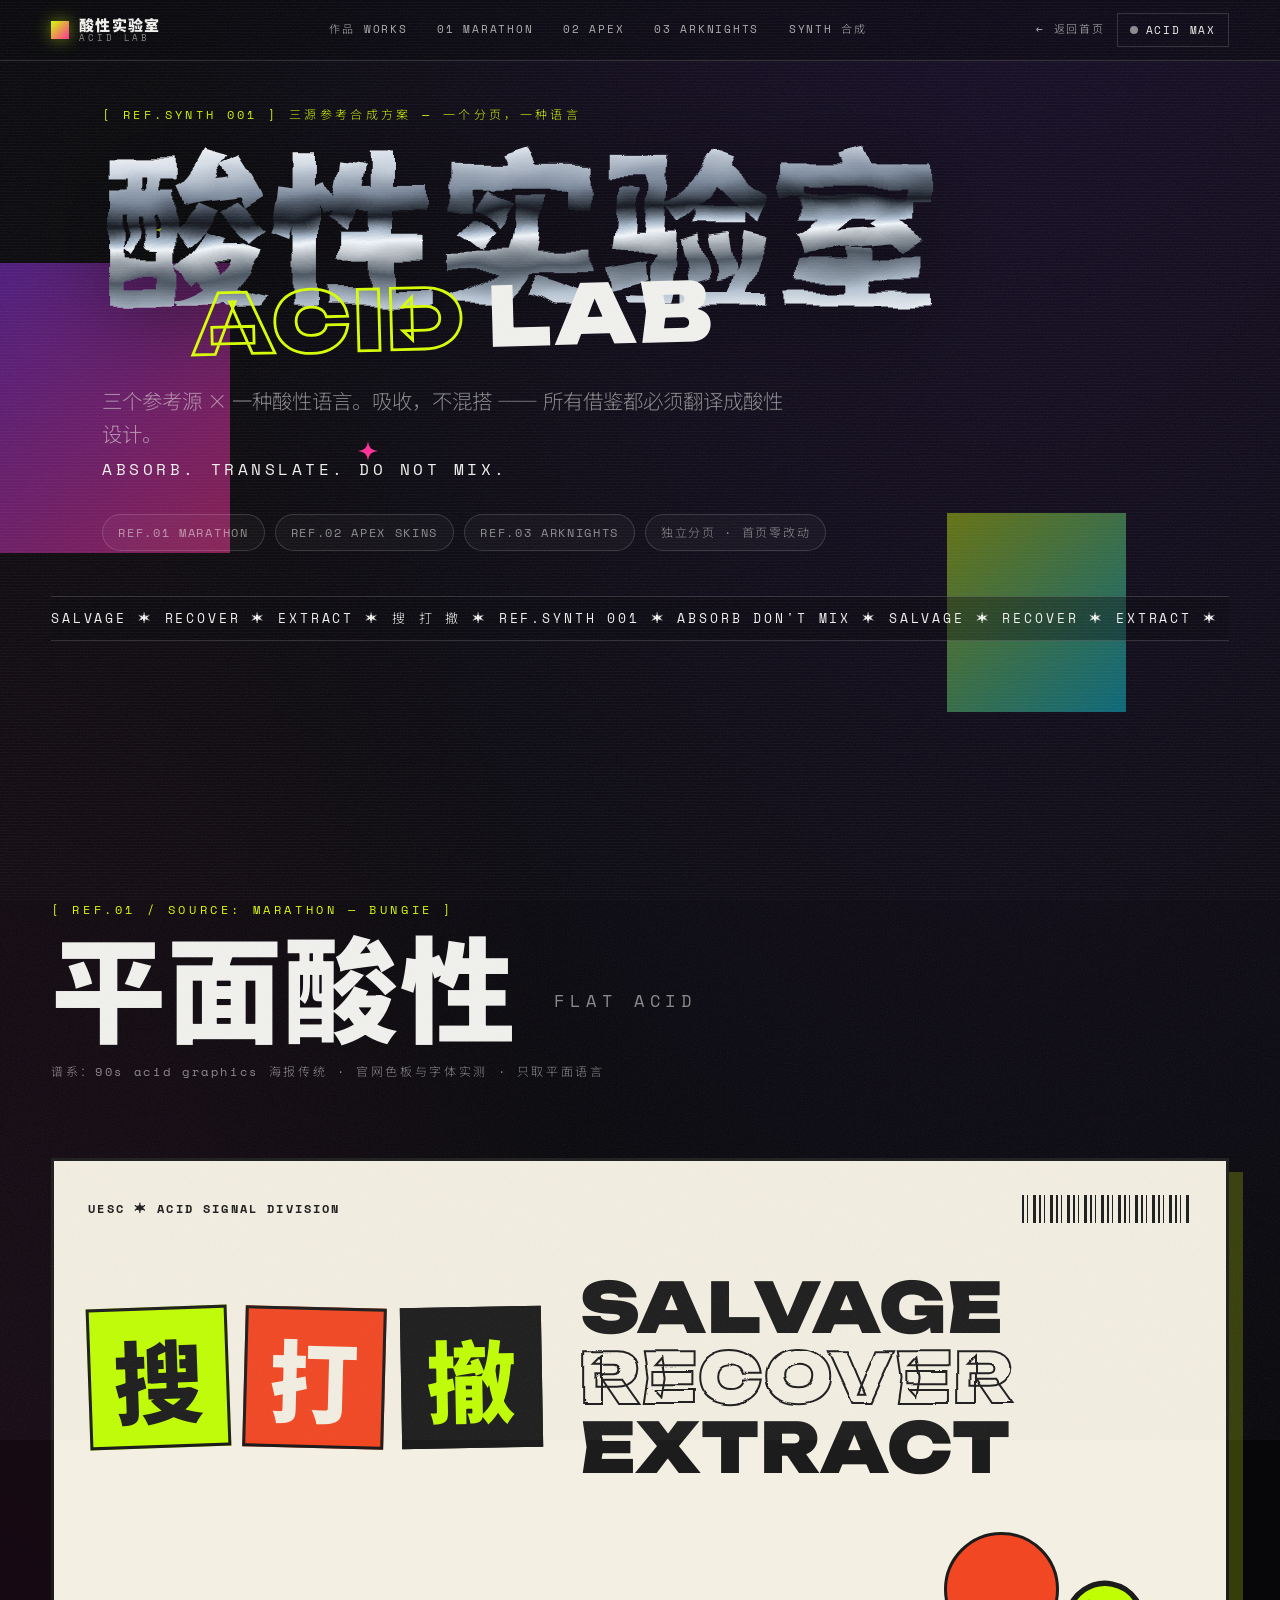
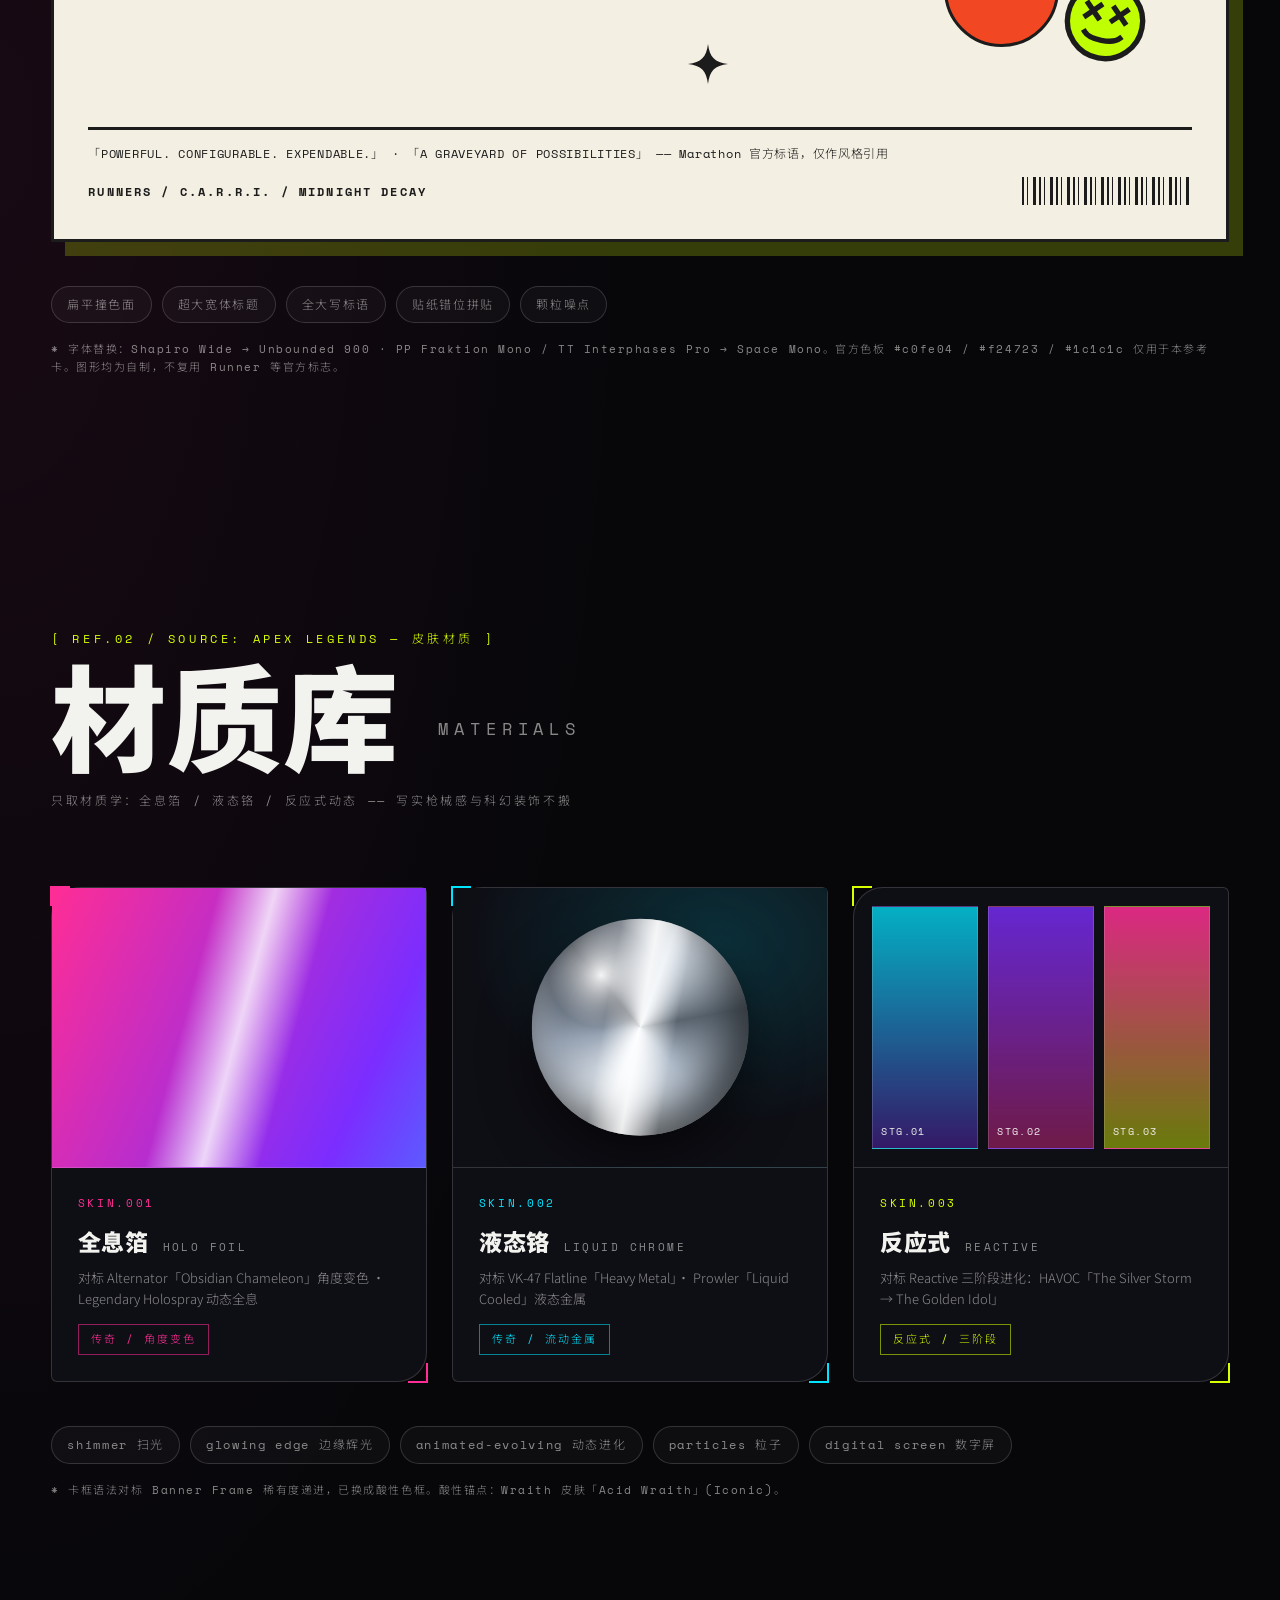
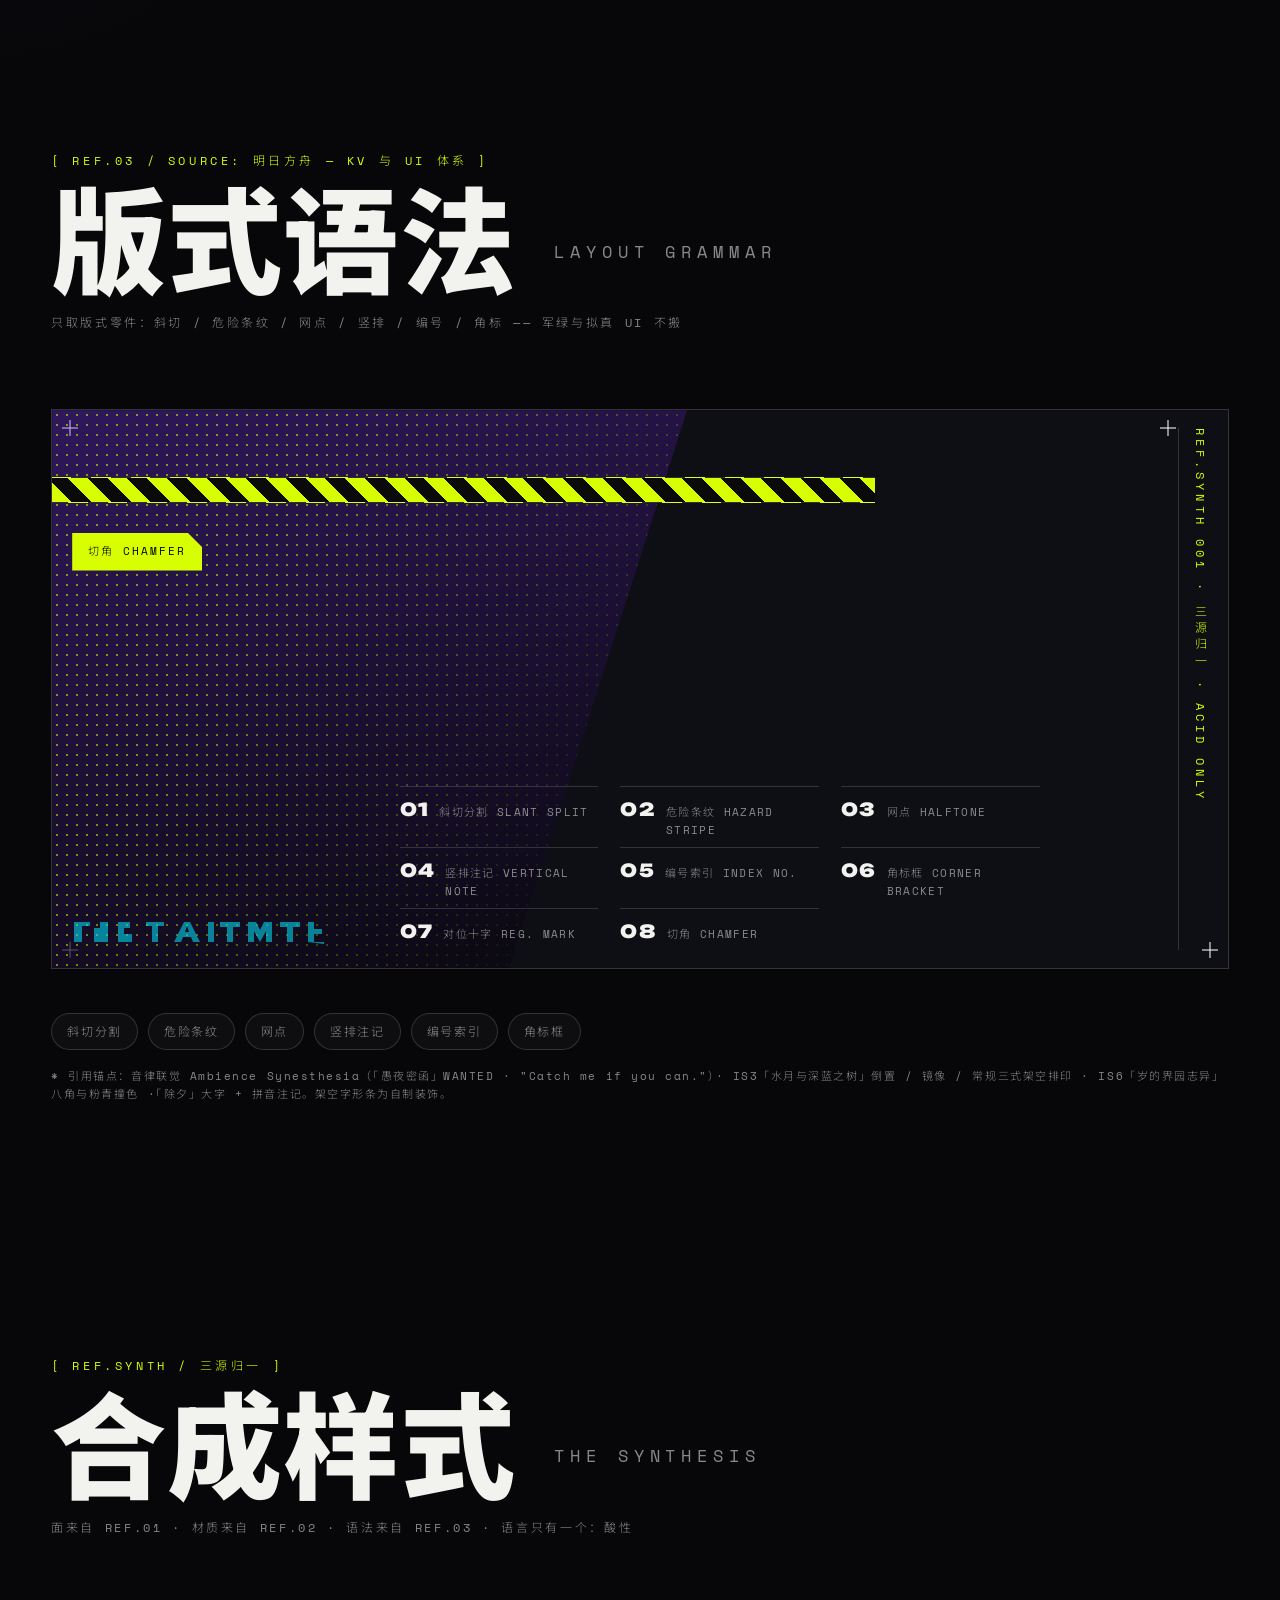
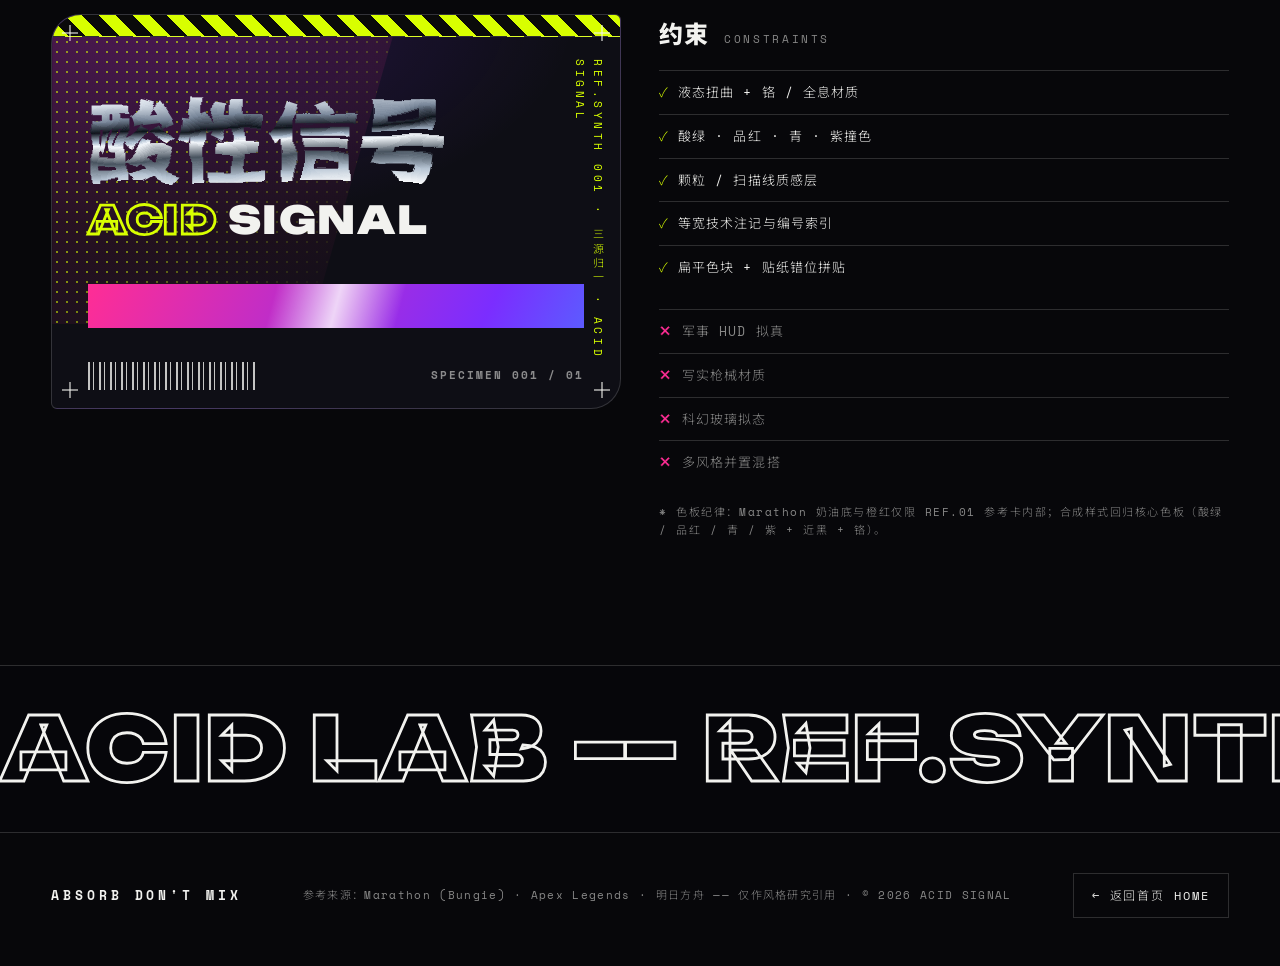
==== commit a7a0d805: "feat(site): 作品档案系统与艺术集改造骨架，全站质感审查 12/12 清零 - 新增 works.html + works.js + works.css：数据驱动作品墙（8 件）+ 分类筛选" ====
--- a/lab.html
+++ b/lab.html
@@ -47,6 +47,7 @@
       <span class="brand-name">酸性实验室<em>ACID LAB</em></span>
     </a>
     <nav class="nav-links" aria-label="实验页导航">
+      <a href="works.html">作品 WORKS</a>
       <a href="#ref01">01 MARATHON</a>
       <a href="#ref02">02 APEX</a>
       <a href="#ref03">03 ARKNIGHTS</a>
--- a/style.css
+++ b/style.css
@@ -19,7 +19,150 @@
   --cn: "Noto Sans SC", "PingFang SC", "Microsoft YaHei", "Hiragino Sans GB", sans-serif;
   --grain-op: 0.085;
   --marq-dur: 26s;
-}
+  --r-card: 30px 6px 30px 6px;
+}
+
+/* ============================================================
+   共享组件层：作品 / 材质卡（全站复用，艺术集骨架的卡片系统）
+   ============================================================ */
+.work-card {
+  display: block;
+  text-decoration: none;
+  color: inherit;
+}
+.work-card:hover { border-color: var(--acid); }
+
+.mat-grid {
+  display: grid;
+  grid-template-columns: repeat(auto-fit, minmax(min(100%, 300px), 1fr));
+  gap: clamp(16px, 2vw, 28px);
+  max-width: 1440px;
+  margin-inline: auto;
+}
+.mat-card {
+  --glow: var(--acid);
+  position: relative;
+  border: 1px solid var(--line);
+  border-radius: var(--r-card);
+  background: var(--bg-2);
+  transition: transform 0.2s ease-out, border-color 0.3s, box-shadow 0.3s;
+  box-shadow: 0 0 0 transparent;
+}
+.mat-card:nth-child(1) { --glow: var(--pink); }
+.mat-card:nth-child(2) { --glow: var(--cyan); }
+.mat-card:nth-child(3) { --glow: var(--acid); }
+.mat-card:hover {
+  border-color: var(--glow);
+  box-shadow: 0 0 36px color-mix(in srgb, var(--glow) 30%, transparent);
+}
+/* 角标框 */
+.mat-card::before, .mat-card::after {
+  content: "";
+  position: absolute;
+  width: 18px; height: 18px;
+  border: 2px solid var(--glow);
+  pointer-events: none;
+}
+.mat-card::before { top: -2px; left: -2px; border-right: 0; border-bottom: 0; }
+.mat-card::after { bottom: -2px; right: -2px; border-left: 0; border-top: 0; }
+
+.mat-art {
+  position: relative;
+  aspect-ratio: 4 / 3;
+  overflow: hidden;
+  border-bottom: 1px solid var(--line);
+}
+.mat-meta { padding: 20px clamp(18px, 2vw, 26px) 26px; }
+.mat-idx {
+  font-family: var(--mono);
+  font-size: 11px;
+  letter-spacing: 0.24em;
+  color: var(--glow);
+}
+.mat-name {
+  font-family: var(--cn);
+  font-weight: 900;
+  font-size: 23px;
+  letter-spacing: 0.03em;
+  margin: 10px 0 8px;
+}
+.mat-name em {
+  font-family: var(--mono);
+  font-style: normal; font-weight: 400;
+  font-size: 11px;
+  letter-spacing: 0.22em;
+  color: var(--dim);
+  margin-left: 8px;
+}
+.mat-cite { font-size: 13px; color: var(--dim); min-height: 3.2em; }
+.mat-tag {
+  display: inline-block;
+  margin-top: 14px;
+  font-family: var(--mono);
+  font-size: 11px;
+  letter-spacing: 0.18em;
+  color: var(--glow);
+  border: 1px solid color-mix(in srgb, var(--glow) 55%, transparent);
+  padding: 6px 12px;
+}
+
+/* 材质词汇：全息箔 / 液态铬 / 反应式 */
+.art-holo-foil {
+  background: linear-gradient(115deg, #ff2d95, #7b2dff, #00e5ff, #d8ff00, #ff2d95);
+  background-size: 320% 320%;
+  animation: holo 6s linear infinite, angleshift 5s ease-in-out infinite;
+}
+@keyframes angleshift { 0%, 100% { filter: hue-rotate(0deg); } 50% { filter: hue-rotate(42deg); } }
+.sheen {
+  position: absolute; inset: -30%;
+  background: linear-gradient(105deg, transparent 42%, rgba(255, 255, 255, 0.8) 50%, transparent 58%);
+  mix-blend-mode: screen;
+  animation: sheenpass 4.2s ease-in-out infinite;
+}
+@keyframes sheenpass {
+  0%, 100% { transform: translateX(-42%) rotate(6deg); }
+  50%      { transform: translateX(42%) rotate(6deg); }
+}
+
+.art-liquid-chrome { background: radial-gradient(120% 120% at 70% 20%, rgba(0, 229, 255, 0.16), transparent 55%), var(--bg-2); }
+.art-liquid-chrome .chrome-orb {
+  width: 58%;
+  animation: blob 8s ease-in-out infinite;
+}
+
+.art-reactive { display: flex; gap: 10px; padding: 18px; }
+.stage {
+  position: relative;
+  flex: 1;
+  border: 1px solid var(--line);
+  overflow: hidden;
+}
+.stage i {
+  position: absolute; left: 8px; bottom: 8px;
+  font-family: var(--mono);
+  font-style: normal;
+  font-size: 10px;
+  letter-spacing: 0.14em;
+  color: var(--ink);
+}
+.st-1 { background: linear-gradient(180deg, rgba(0, 229, 255, 0.75), rgba(123, 45, 255, 0.35)); animation: stagepulse 3s ease-in-out infinite; }
+.st-2 { background: linear-gradient(180deg, rgba(123, 45, 255, 0.8), rgba(255, 45, 149, 0.4)); animation: stagepulse 3s ease-in-out 0.5s infinite; }
+.st-3 { background: linear-gradient(180deg, rgba(255, 45, 149, 0.85), rgba(216, 255, 0, 0.45)); animation: stagepulse 3s ease-in-out 1s infinite; }
+@keyframes stagepulse {
+  0%, 100% { box-shadow: inset 0 0 0 transparent; }
+  50%      { box-shadow: inset 0 0 26px rgba(255, 255, 255, 0.5); }
+}
+.shimmer {
+  position: absolute; top: 0; bottom: 0; left: -30%;
+  width: 24%;
+  background: linear-gradient(100deg, transparent, rgba(255, 255, 255, 0.55), transparent);
+  animation: shimmersweep 2.8s linear infinite;
+}
+@keyframes shimmersweep { to { transform: translateX(560%); } }
+
+html.acid-max .art-holo-foil { animation-duration: 2.5s, 2.2s; }
+html.acid-max .shimmer { animation-duration: 1.1s; }
+html.acid-max .st-1, html.acid-max .st-2, html.acid-max .st-3 { animation-duration: 1.2s; }
 html.acid-max {
   --grain-op: 0.17;
   --marq-dur: 11s;
@@ -718,7 +861,7 @@
 .spec {
   position: relative;
   border: 1px solid var(--line);
-  border-radius: 30px 6px 30px 6px;
+  border-radius: var(--r-card);
   background: var(--bg-2);
   overflow: hidden;
   transition: transform 0.2s ease-out, border-color 0.3s;
@@ -858,6 +1001,7 @@
   display: flex; flex-direction: column;
   gap: 18px;
   border: 1px solid var(--line);
+  border-radius: var(--r-card);
   padding: clamp(24px, 3vw, 36px);
   background: rgba(14, 14, 21, 0.6);
   transition: transform 0.3s, border-color 0.3s;
@@ -959,7 +1103,9 @@
   html { scroll-padding-top: 124px; }
   .nav { flex-wrap: wrap; row-gap: 4px; }
   .nav-links { order: 3; width: 100%; padding-bottom: 2px; }
-  .nav-links a { font-size: 10px; letter-spacing: 0.1em; padding: 4px 2px; }
+  .nav-links a { font-size: 10px; letter-spacing: 0.1em; padding: 13px 8px; }
+  .acid-toggle { padding: 11px 14px; }
+  .brand { padding-block: 7px; }
   .sticker { display: none; }
   .act { grid-template-columns: 64px 1fr; gap: 14px; }
   .act-meta { grid-column: 2; }
--- a/lab.css
+++ b/lab.css
@@ -155,136 +155,6 @@
 .mp-foot { margin-top: 14px; }
 
 /* ============================================================
-   REF.02 APEX — 材质卡（皮肤卡语法 × 酸性色框）
-   ============================================================ */
-.mat-grid {
-  display: grid;
-  grid-template-columns: repeat(auto-fit, minmax(min(100%, 300px), 1fr));
-  gap: clamp(16px, 2vw, 28px);
-}
-.mat-card {
-  --glow: var(--acid);
-  position: relative;
-  border: 1px solid var(--line);
-  background: var(--bg-2);
-  transition: transform 0.2s ease-out, border-color 0.3s, box-shadow 0.3s;
-  box-shadow: 0 0 0 transparent;
-}
-.mat-card:nth-child(1) { --glow: var(--pink); }
-.mat-card:nth-child(2) { --glow: var(--cyan); }
-.mat-card:nth-child(3) { --glow: var(--acid); }
-.mat-card:hover {
-  border-color: var(--glow);
-  box-shadow: 0 0 36px color-mix(in srgb, var(--glow) 30%, transparent);
-}
-/* 角标框 */
-.mat-card::before, .mat-card::after {
-  content: "";
-  position: absolute;
-  width: 18px; height: 18px;
-  border: 2px solid var(--glow);
-  pointer-events: none;
-}
-.mat-card::before { top: -2px; left: -2px; border-right: 0; border-bottom: 0; }
-.mat-card::after { bottom: -2px; right: -2px; border-left: 0; border-top: 0; }
-
-.mat-art {
-  position: relative;
-  aspect-ratio: 4 / 3;
-  overflow: hidden;
-  border-bottom: 1px solid var(--line);
-}
-.mat-meta { padding: 20px clamp(18px, 2vw, 26px) 26px; }
-.mat-idx {
-  font-family: var(--mono);
-  font-size: 11px;
-  letter-spacing: 0.24em;
-  color: var(--glow);
-}
-.mat-name {
-  font-family: var(--cn);
-  font-weight: 900;
-  font-size: 23px;
-  letter-spacing: 0.03em;
-  margin: 10px 0 8px;
-}
-.mat-name em {
-  font-family: var(--mono);
-  font-style: normal; font-weight: 400;
-  font-size: 11px;
-  letter-spacing: 0.22em;
-  color: var(--dim);
-  margin-left: 8px;
-}
-.mat-cite { font-size: 13px; color: var(--dim); min-height: 3.2em; }
-.mat-tag {
-  display: inline-block;
-  margin-top: 14px;
-  font-family: var(--mono);
-  font-size: 11px;
-  letter-spacing: 0.18em;
-  color: var(--glow);
-  border: 1px solid color-mix(in srgb, var(--glow) 55%, transparent);
-  padding: 6px 12px;
-}
-
-/* 材质 1：全息箔 */
-.art-holo-foil {
-  background: linear-gradient(115deg, #ff2d95, #7b2dff, #00e5ff, #d8ff00, #ff2d95);
-  background-size: 320% 320%;
-  animation: holo 6s linear infinite, angleshift 5s ease-in-out infinite;
-}
-@keyframes angleshift { 0%, 100% { filter: hue-rotate(0deg); } 50% { filter: hue-rotate(42deg); } }
-.sheen {
-  position: absolute; inset: -30%;
-  background: linear-gradient(105deg, transparent 42%, rgba(255, 255, 255, 0.8) 50%, transparent 58%);
-  mix-blend-mode: screen;
-  animation: sheenpass 4.2s ease-in-out infinite;
-}
-@keyframes sheenpass {
-  0%, 100% { transform: translateX(-42%) rotate(6deg); }
-  50%      { transform: translateX(42%) rotate(6deg); }
-}
-
-/* 材质 2：液态铬（复用首页 chrome-orb，加液态轮廓） */
-.art-liquid-chrome { background: radial-gradient(120% 120% at 70% 20%, rgba(0, 229, 255, 0.16), transparent 55%), var(--bg-2); }
-.art-liquid-chrome .chrome-orb {
-  width: 58%;
-  animation: blob 8s ease-in-out infinite;
-}
-
-/* 材质 3：反应式三阶段 */
-.art-reactive { display: flex; gap: 10px; padding: 18px; }
-.stage {
-  position: relative;
-  flex: 1;
-  border: 1px solid var(--line);
-  overflow: hidden;
-}
-.stage i {
-  position: absolute; left: 8px; bottom: 8px;
-  font-family: var(--mono);
-  font-style: normal;
-  font-size: 10px;
-  letter-spacing: 0.14em;
-  color: var(--ink);
-}
-.st-1 { background: linear-gradient(180deg, rgba(0, 229, 255, 0.75), rgba(123, 45, 255, 0.35)); animation: stagepulse 3s ease-in-out infinite; }
-.st-2 { background: linear-gradient(180deg, rgba(123, 45, 255, 0.8), rgba(255, 45, 149, 0.4)); animation: stagepulse 3s ease-in-out 0.5s infinite; }
-.st-3 { background: linear-gradient(180deg, rgba(255, 45, 149, 0.85), rgba(216, 255, 0, 0.45)); animation: stagepulse 3s ease-in-out 1s infinite; }
-@keyframes stagepulse {
-  0%, 100% { box-shadow: inset 0 0 0 transparent; }
-  50%      { box-shadow: inset 0 0 26px rgba(255, 255, 255, 0.5); }
-}
-.shimmer {
-  position: absolute; top: 0; bottom: 0; left: -30%;
-  width: 24%;
-  background: linear-gradient(100deg, transparent, rgba(255, 255, 255, 0.55), transparent);
-  animation: shimmersweep 2.8s linear infinite;
-}
-@keyframes shimmersweep { to { transform: translateX(560%); } }
-
-/* ============================================================
    REF.03 ARKNIGHTS — 版式零件板
    ============================================================ */
 .gram-board {
@@ -392,6 +262,7 @@
 .synth-card {
   position: relative;
   border: 1px solid var(--line);
+  border-radius: var(--r-card);
   background:
     radial-gradient(120% 90% at 20% 0%, rgba(123, 45, 255, 0.22), transparent 60%),
     var(--bg-2);
@@ -484,13 +355,6 @@
 .rules-in li::first-letter { color: var(--acid); }
 .rules-out li { color: var(--dim); }
 .rules-out li::first-letter { color: var(--pink); }
-
-/* ============================================================
-   acid max 增强
-   ============================================================ */
-html.acid-max .art-holo-foil { animation-duration: 2.5s, 2.2s; }
-html.acid-max .shimmer { animation-duration: 1.1s; }
-html.acid-max .st-1, html.acid-max .st-2, html.acid-max .st-3 { animation-duration: 1.2s; }
 
 /* ============================================================
    responsive
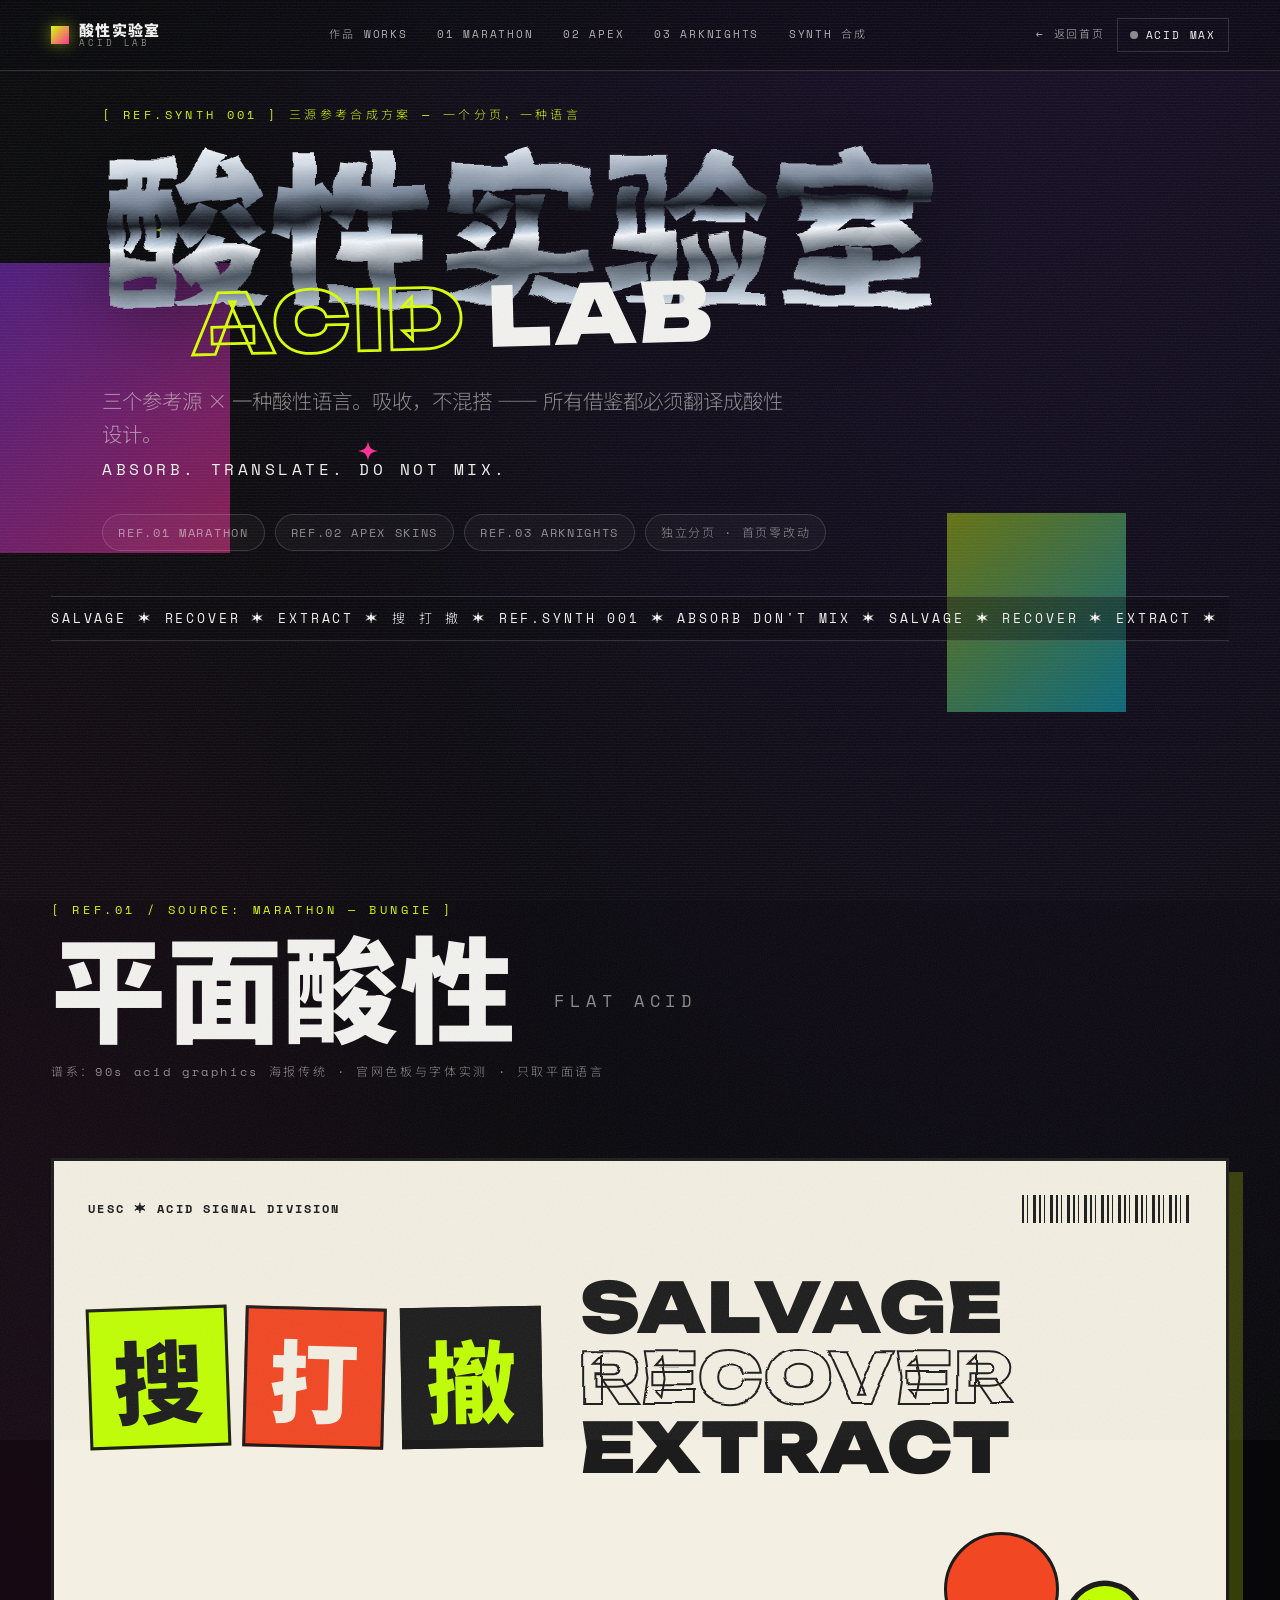
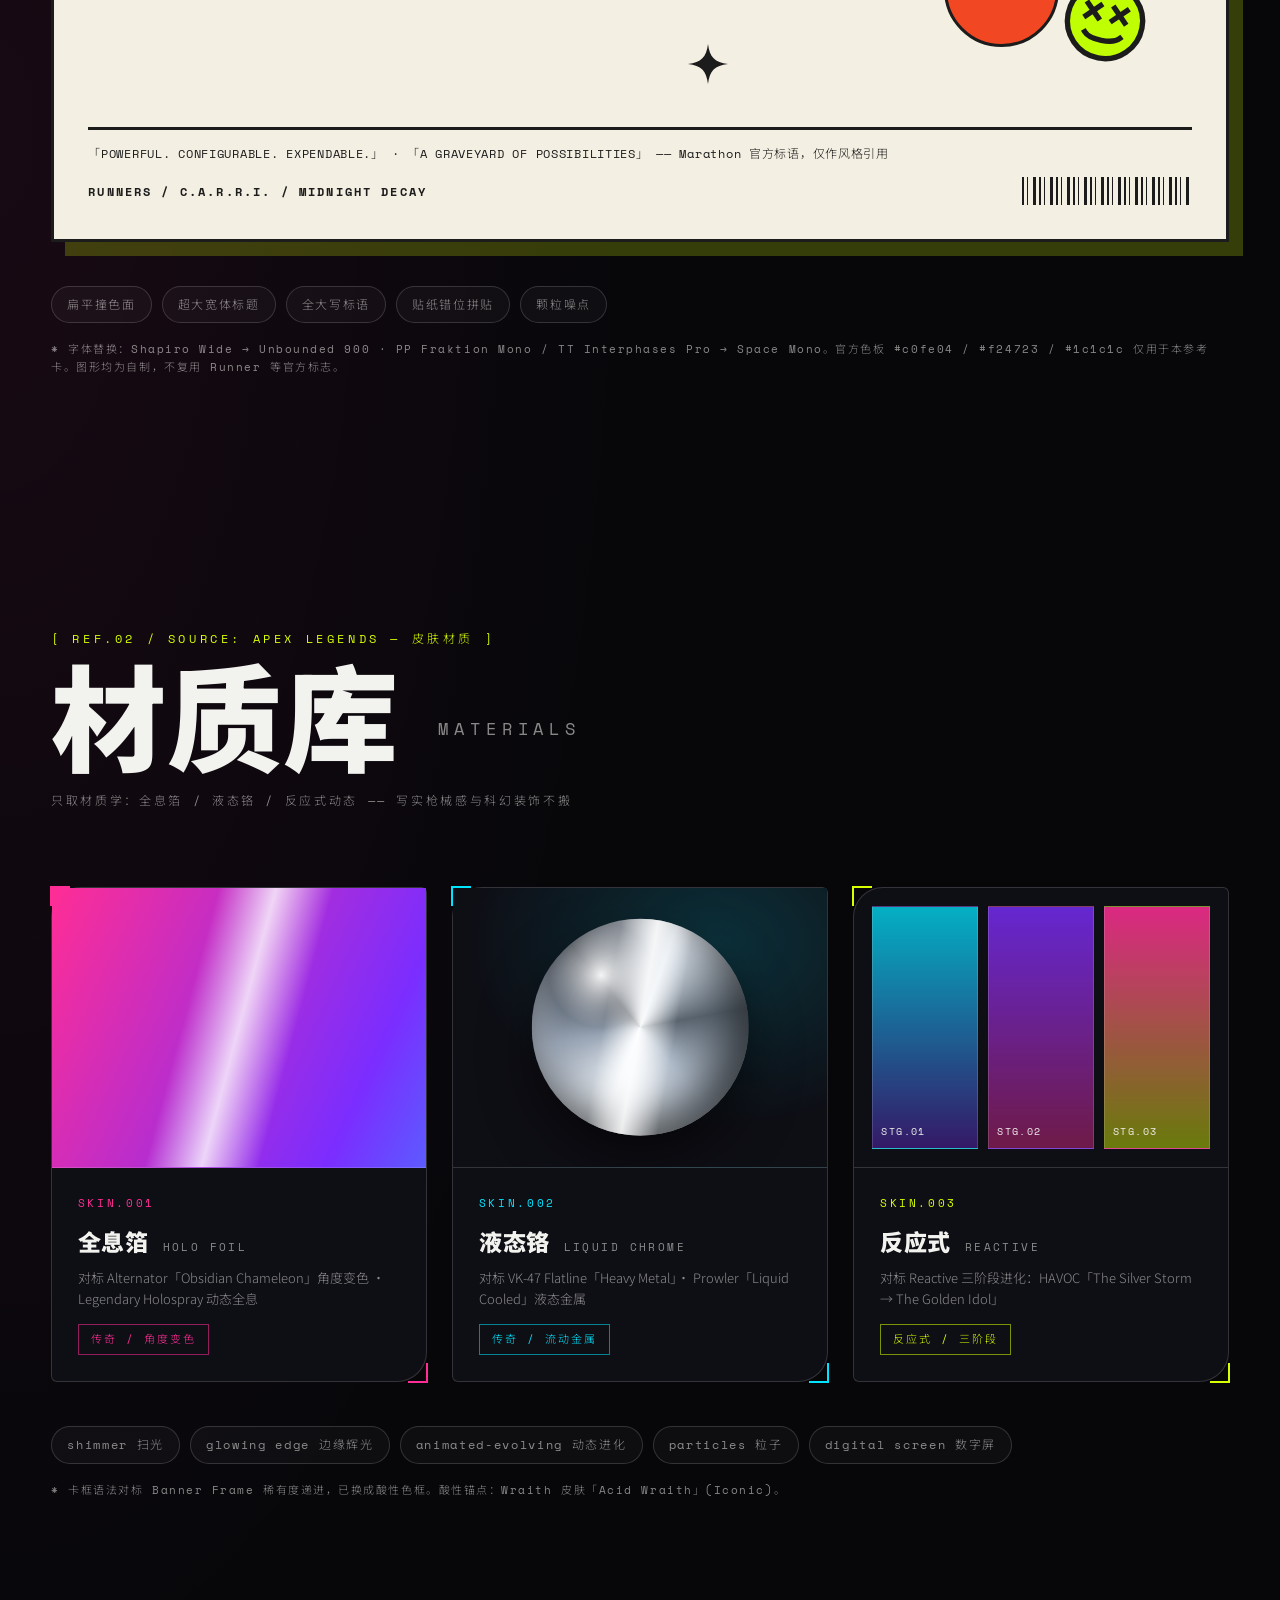
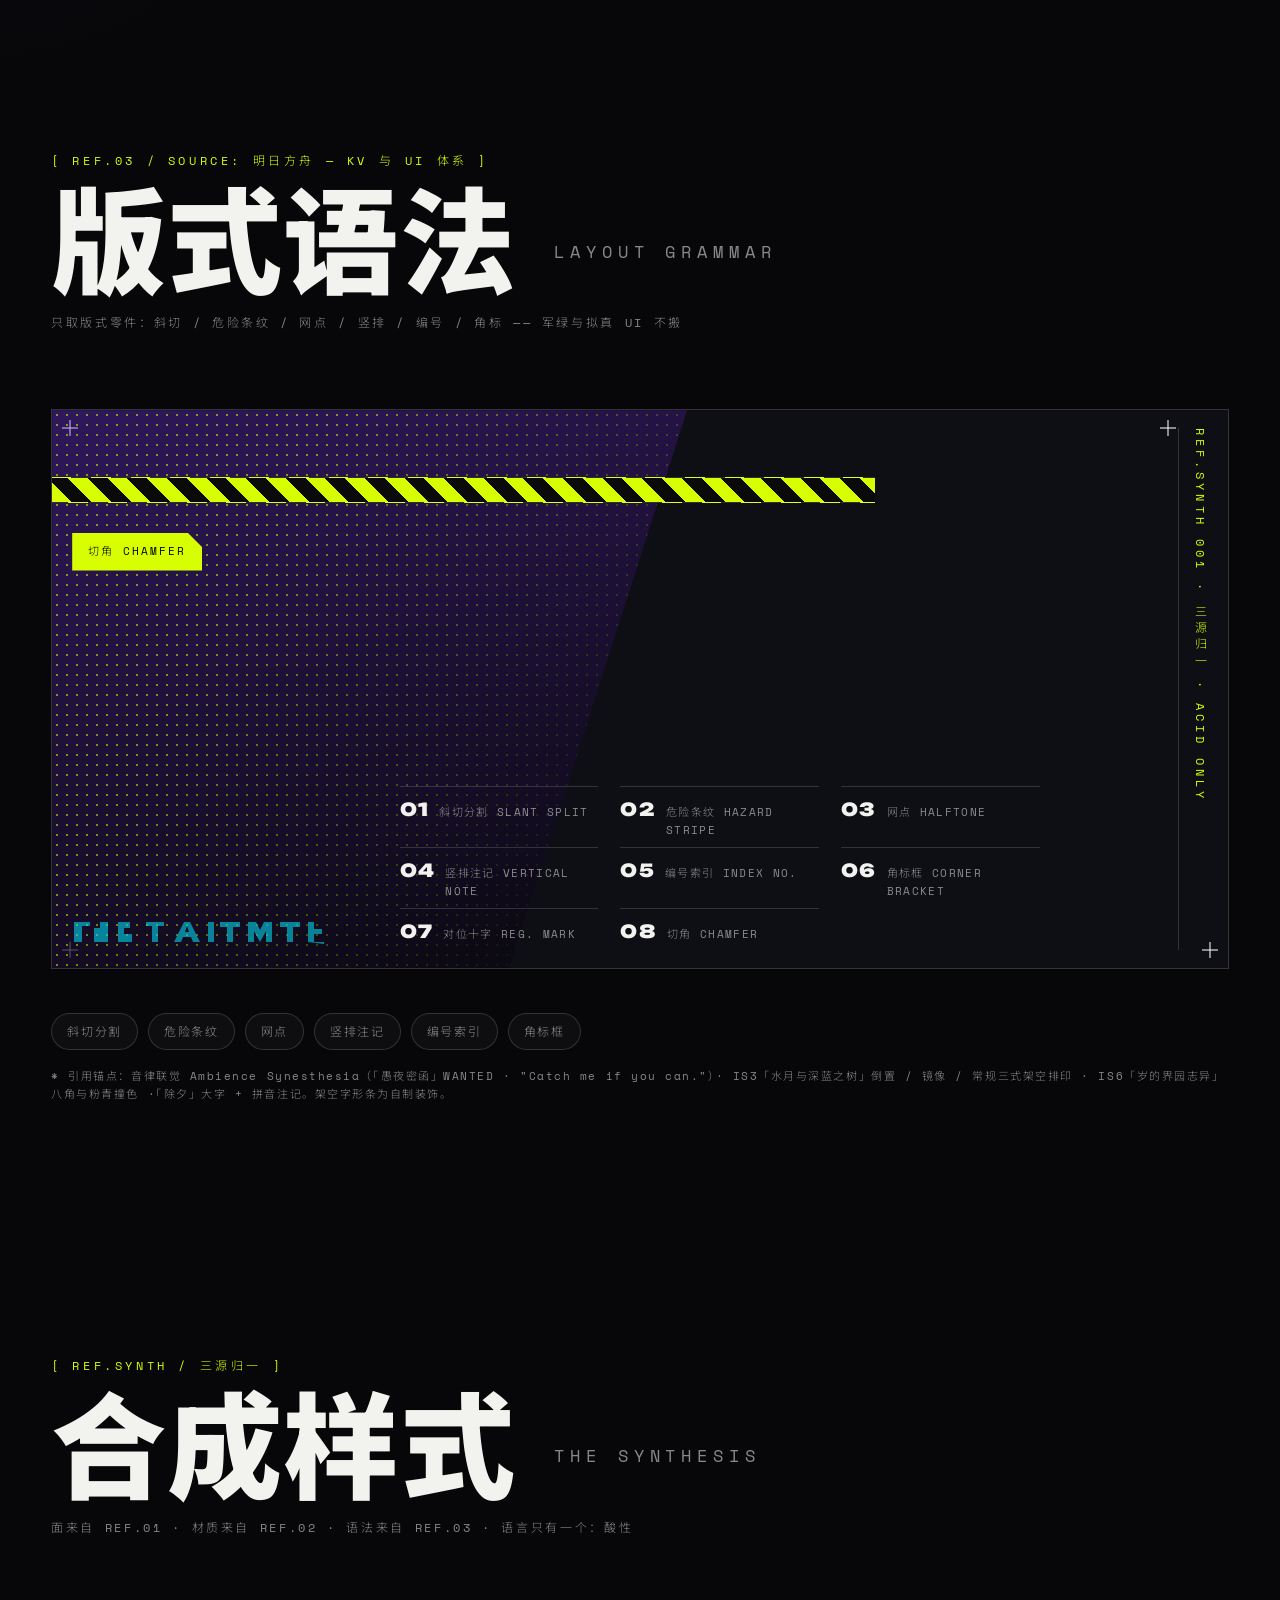
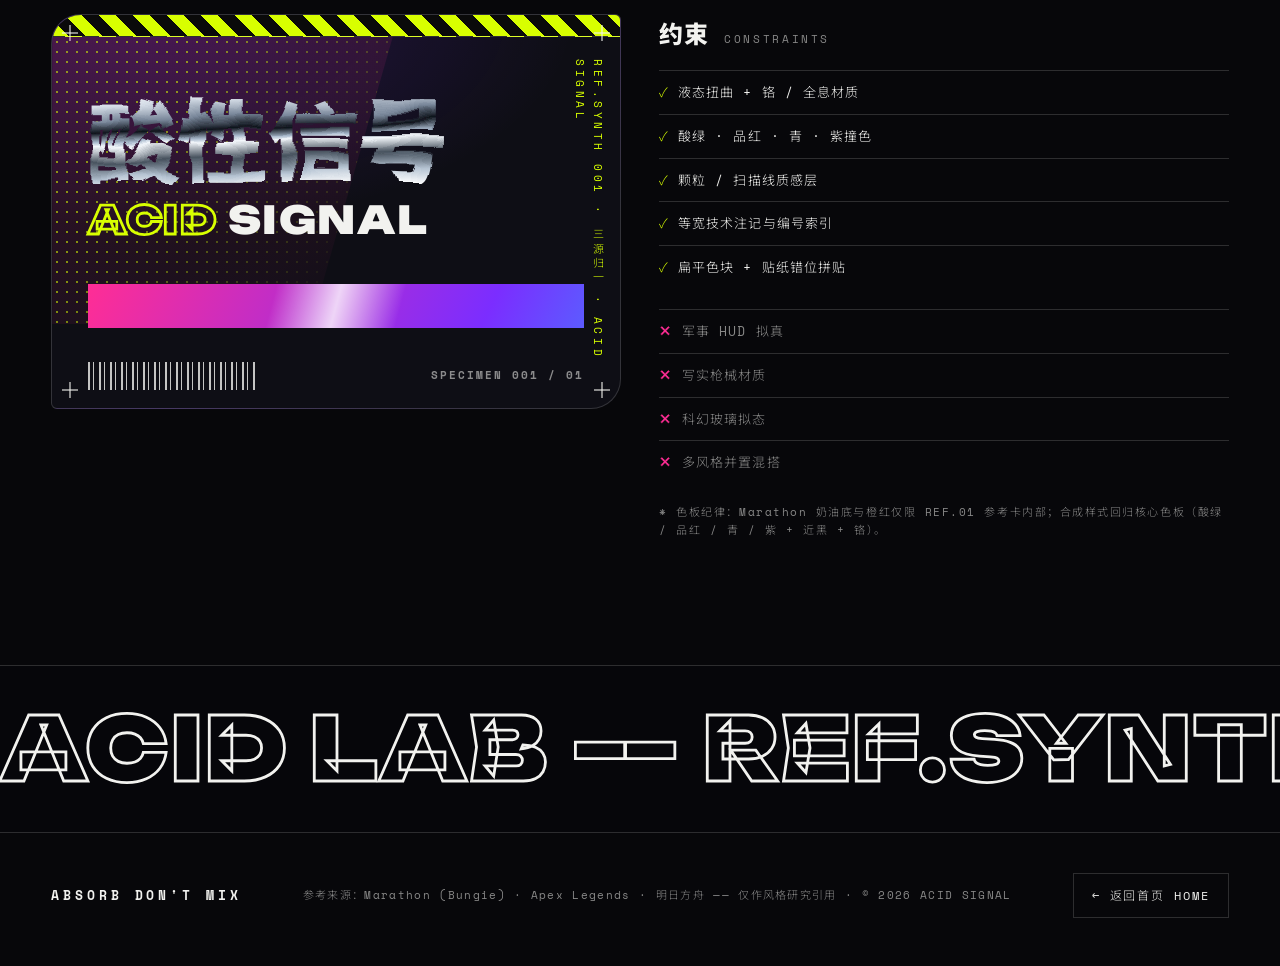
==== commit f0acc23a: "feat(site): 作品档案扩至 12 件并引入系列维度，补齐艺术集站完整性 - works.js：8→12 件作品，新增 series 字段（材质研究 / 字形实验 / 平面考古），卡片与灯箱展" ====
--- a/lab.html
+++ b/lab.html
@@ -5,6 +5,10 @@
 <meta name="viewport" content="width=device-width, initial-scale=1">
 <title>ACID LAB · 三源参考合成方案 — 酸性信号</title>
 <meta name="description" content="酸性实验室 REF.SYNTH 001 —— Marathon 平面、Apex 皮肤材质、明日方舟版式语法，全部翻译成一种酸性语言。独立分页，不影响首页。">
+<meta property="og:type" content="website">
+<meta property="og:title" content="酸性实验室 ACID LAB — REF.SYNTH 001">
+<meta property="og:description" content="三个参考源 × 一种酸性语言。吸收，不混搭 —— ABSORB. TRANSLATE. DO NOT MIX.">
+<meta name="theme-color" content="#07070a">
 <link rel="preconnect" href="https://fonts.googleapis.com">
 <link rel="preconnect" href="https://fonts.gstatic.com" crossorigin>
 <link href="https://fonts.googleapis.com/css2?family=Unbounded:wght@400;700;900&family=Space+Mono:ital,wght@0,400;0,700;1,400&family=Noto+Sans+SC:wght@300;500;900&display=swap" rel="stylesheet">
--- a/style.css
+++ b/style.css
@@ -1096,6 +1096,63 @@
   50%      { transform: translate(calc(-50% + 2px), calc(-50% - 1px)); }
 }
 
+/* ---------- 导航右侧动作区（全站共享） ---------- */
+.nav-act { display: flex; align-items: center; gap: 12px; }
+.lab-back {
+  display: inline-flex;
+  align-items: center;
+  min-height: 44px;
+  font-family: var(--mono);
+  font-size: 11px;
+  letter-spacing: 0.16em;
+  color: var(--ink);
+  text-decoration: none;
+  opacity: 0.75;
+  white-space: nowrap;
+  transition: 0.25s;
+}
+.lab-back:hover { opacity: 1; color: var(--acid); }
+
+/* ---------- 404 ---------- */
+.error-main {
+  position: relative;
+  min-height: 100vh;
+  min-height: 100svh;
+  display: flex;
+  flex-direction: column;
+  align-items: center;
+  justify-content: center;
+  gap: 16px;
+  text-align: center;
+  padding: 90px var(--pad) 0;
+  overflow: hidden;
+}
+.err-code {
+  font-family: var(--disp);
+  font-weight: 900;
+  font-size: clamp(96px, 24vw, 280px);
+  line-height: 0.9;
+  filter: url(#fx-liquid) drop-shadow(0 12px 44px rgba(0, 0, 0, 0.6));
+}
+.err-title {
+  font-family: var(--cn);
+  font-weight: 900;
+  font-size: clamp(22px, 3.4vw, 34px);
+  letter-spacing: 0.04em;
+}
+.err-sub {
+  font-family: var(--mono);
+  font-size: 12px;
+  letter-spacing: 0.22em;
+  color: var(--dim);
+}
+.error-main .ticker {
+  width: 100%;
+  margin-top: clamp(36px, 6vh, 72px);
+  margin-inline: calc(-1 * var(--pad));
+  width: calc(100% + 2 * var(--pad));
+}
+
 /* ============================================================
    responsive & motion preferences
    ============================================================ */
--- a/lab.css
+++ b/lab.css
@@ -5,17 +5,6 @@
 
 /* ---------- 实验页导航小改 ---------- */
 .lab-nav .nav-act { display: flex; align-items: center; gap: 12px; }
-.lab-back {
-  font-family: var(--mono);
-  font-size: 11px;
-  letter-spacing: 0.16em;
-  color: var(--ink);
-  text-decoration: none;
-  opacity: 0.75;
-  white-space: nowrap;
-  transition: 0.25s;
-}
-.lab-back:hover { opacity: 1; color: var(--acid); }
 
 /* ---------- hero ---------- */
 .lab-hero {
